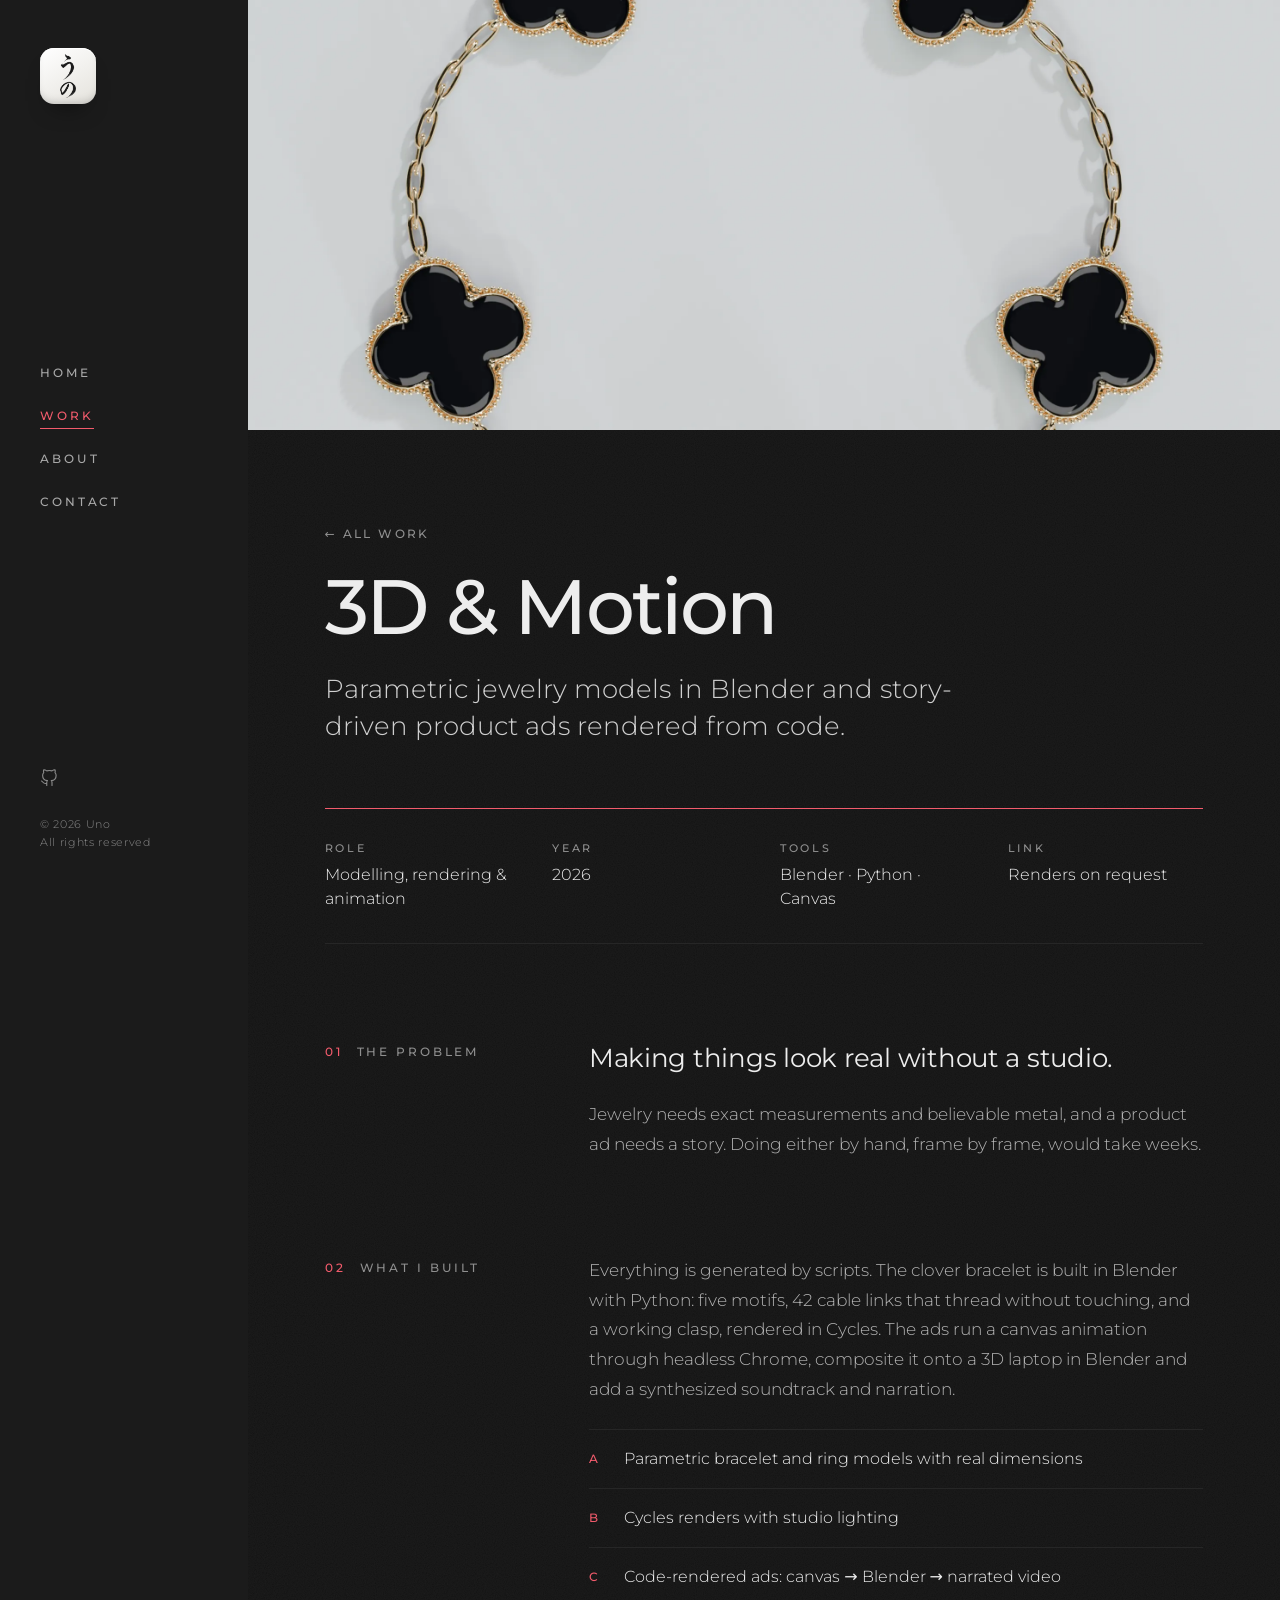
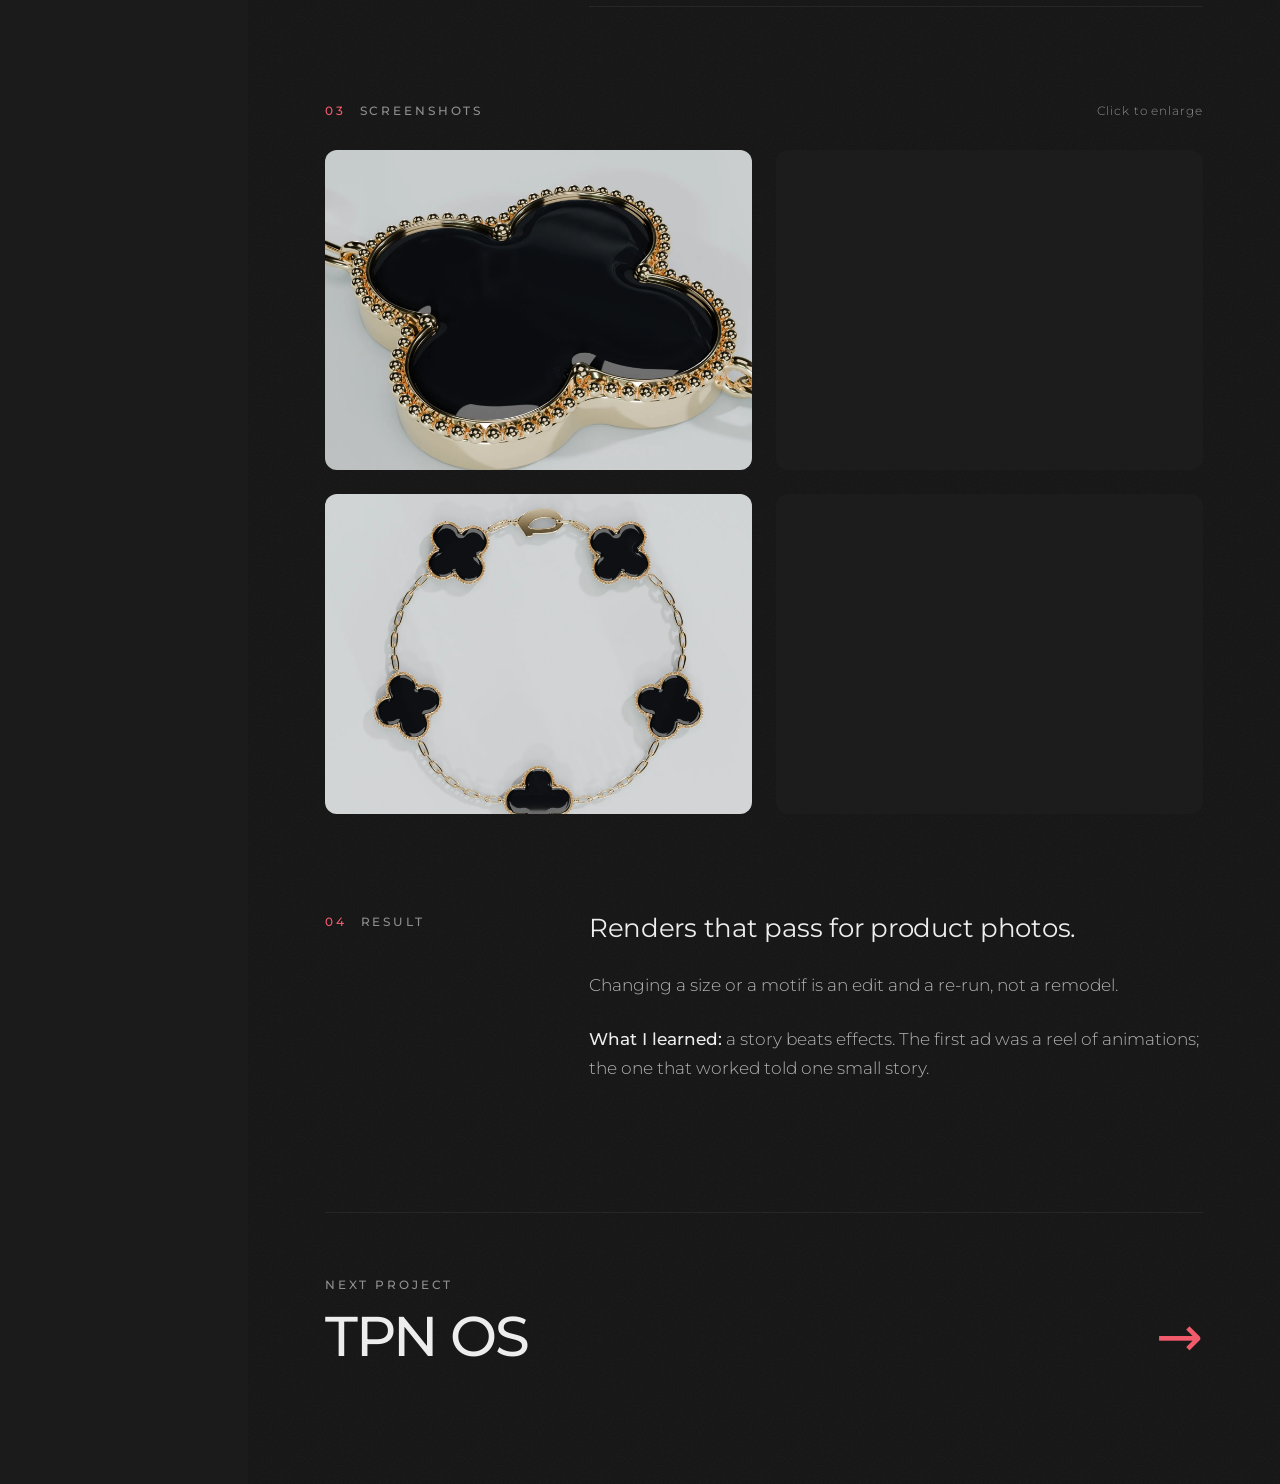
==== 3d-motion.html @ 117f3f53 "Fill more of the contact side gaps with artwork" ====
<!DOCTYPE html>
<html lang="en" class="no-js">
<head>
<meta charset="utf-8">
<meta name="viewport" content="width=device-width, initial-scale=1">
<title>3D & Motion | Uno</title>
<meta name="description" content="3D & Motion: Parametric jewelry models in Blender and story-driven product ads rendered from code.">
<meta name="theme-color" content="#121212">
<meta property="og:type" content="website">
<meta property="og:title" content="3D & Motion | Uno">
<meta property="og:description" content="3D & Motion: Parametric jewelry models in Blender and story-driven product ads rendered from code.">
<meta property="og:image" content="https://unorfl.github.io/portfolio/assets/img/og-card-2.jpg">
<meta property="og:image:width" content="1200">
<meta property="og:image:height" content="630">
<meta property="og:image:alt" content="Juan Rafael, Web Developer // Game Developer">
<meta property="og:site_name" content="Juan Rafael">
<meta name="twitter:image" content="https://unorfl.github.io/portfolio/assets/img/og-card-2.jpg">
<meta property="og:url" content="https://unorfl.github.io/portfolio/3d-motion">
<link rel="canonical" href="https://unorfl.github.io/portfolio/3d-motion">
<meta name="twitter:card" content="summary_large_image">
<link rel="icon" href="favicon-32.png?v=bd754bff" type="image/png" sizes="32x32">
<link rel="icon" href="favicon-64.png?v=2c873264" type="image/png" sizes="64x64">
<link rel="apple-touch-icon" href="apple-touch-icon.png?v=bfe28c88">
<link rel="preload" href="assets/fonts/montserrat-latin.woff2" as="font" type="font/woff2" crossorigin>
<link rel="stylesheet" href="assets/css/hero-sketch-final.css?v=8541c3fe">
</head>
<body>
<a class="skip" href="#content">Skip to content</a>
<div class="topo" aria-hidden="true"><div class="topo-lens"><div class="topo-field"></div></div></div>
<div class="shell">
<aside class="side" aria-label="Site">
<div class="side-in">
<a class="logo" href="./" aria-label="Home"><img src="assets/img/uno-ink-dark.webp" alt="" width="57" height="160"></a>
<nav class="nav" aria-label="Main"><ul>
<li><a href="./">Home</a></li>
<li><a class="on" href="work" aria-current="page">Work</a></li>
<li><a href="about">About</a></li>
<li><a href="contact">Contact</a></li>
</ul></nav>
<div class="side-foot">
<ul class="soc"><li><a href="https://github.com/UnoRfl" aria-label="GitHub"><svg aria-hidden="true" width="18" height="18" viewBox="0 0 24 24" fill="none" stroke="currentColor" stroke-width="1.5" stroke-linecap="round" stroke-linejoin="round"><path d="M9 19c-5 1.5-5-2.5-7-3m14 6v-3.87a3.37 3.37 0 0 0-.94-2.61c3.14-.35 6.44-1.54 6.44-7A5.44 5.44 0 0 0 20 4.77 5.07 5.07 0 0 0 19.91 1S18.73.65 16 2.48a13.38 13.38 0 0 0-7 0C6.27.65 5.09 1 5.09 1A5.07 5.07 0 0 0 5 4.77a5.44 5.44 0 0 0-1.5 3.78c0 5.42 3.3 6.61 6.44 7A3.37 3.37 0 0 0 9 18.13V22"/></svg></a></li></ul>
<p class="copy">© 2026 Uno<br>All rights reserved</p>
</div>
</div>
</aside>
<main id="content">
<div class="mtop">
<a class="logo" href="./" aria-label="Home"><img src="assets/img/uno-ink-dark.webp" alt="" width="57" height="160"></a>
<button type="button" class="menu-btn" aria-label="Open menu" aria-expanded="false" aria-controls="drawer" data-open-menu><svg aria-hidden="true" width="20" height="20" viewBox="0 0 24 24" fill="none" stroke="currentColor" stroke-width="1.5" stroke-linecap="round"><line x1="4" y1="7" x2="20" y2="7"/><line x1="4" y1="12" x2="20" y2="12"/><line x1="4" y1="17" x2="14" y2="17"/></svg></button>
</div>
<div class="media p-hero"><img src="assets/img/3d-hero.webp" alt="3D &amp; Motion" loading="eager" fetchpriority="high" decoding="async"></div>
<div class="wrap">
<header class="p-head">
<a class="link reveal" href="work">← All work</a>
<h1 class="h1 reveal" style="--d:.06s">3D &amp; Motion</h1>
<p class="lede reveal" style="--d:.12s">Parametric jewelry models in Blender and story-driven product ads rendered from code.</p>
</header>
<dl class="p-meta reveal">
<div><dt>Role</dt><dd>Modelling, rendering &amp; animation</dd></div>
<div><dt>Year</dt><dd>2026</dd></div>
<div><dt>Tools</dt><dd>Blender · Python · Canvas</dd></div>
<div><dt>Link</dt><dd><span>Renders on request</span></dd></div>
</dl>
<section class="p-sec reveal">
<h2><span class="no">01</span>The problem</h2>
<div><p class="big">Making things look real without a studio.</p><p class="body">Jewelry needs exact measurements and believable metal, and a product ad needs a story. Doing either by hand, frame by frame, would take weeks.</p></div>
</section>
<section class="p-sec reveal">
<h2><span class="no">02</span>What I built</h2>
<div><p class="body">Everything is generated by scripts. The clover bracelet is built in Blender with Python: five motifs, 42 cable links that thread without touching, and a working clasp, rendered in Cycles. The ads run a canvas animation through headless Chrome, composite it onto a 3D laptop in Blender and add a synthesized soundtrack and narration.</p><ul class="p-list"><li><span>A</span>Parametric bracelet and ring models with real dimensions</li><li><span>B</span>Cycles renders with studio lighting</li><li><span>C</span>Code-rendered ads: canvas → Blender → narrated video</li></ul></div>
</section>
<section class="shots-sec">
<div class="shots-head reveal"><h2><span class="no">03</span>Screenshots</h2><span class="year">Click to enlarge</span></div>
<div class="shots" data-stagger><button type="button" class="shot media reveal" data-full="assets/img/3d-shot-1.webp" data-cap="Clover motif" aria-label="Open screenshot: Clover motif"><img src="assets/img/3d-shot-1.webp" alt="" loading="lazy" decoding="async"></button><button type="button" class="shot media reveal" data-full="assets/img/3d-shot-2.webp" data-cap="Clasp detail" aria-label="Open screenshot: Clasp detail"><img src="assets/img/3d-shot-2.webp" alt="" loading="lazy" decoding="async"></button><button type="button" class="shot media reveal" data-full="assets/img/3d-shot-3.webp" data-cap="Flat lay" aria-label="Open screenshot: Flat lay"><img src="assets/img/3d-shot-3.webp" alt="" loading="lazy" decoding="async"></button><button type="button" class="shot media reveal" data-full="assets/img/3d-shot-4.webp" data-cap="Cable chain" aria-label="Open screenshot: Cable chain"><img src="assets/img/3d-shot-4.webp" alt="" loading="lazy" decoding="async"></button></div>
</section>
<section class="p-sec reveal">
<h2><span class="no">04</span>Result</h2>
<div><p class="big">Renders that pass for product photos.</p><p class="body">Changing a size or a motif is an edit and a re-run, not a remodel.</p><p class="body"><span class="learned">What I learned:</span> a story beats effects. The first ad was a reel of animations; the one that worked told one small story.</p></div>
</section>
<a class="next reveal" href="tpn-os">
<span><span class="kicker">Next project</span><span class="name">TPN OS</span></span>
<span class="arrow" aria-hidden="true">→</span>
</a>
</div>
</main>
</div>
<div class="drawer" id="drawer" aria-hidden="true">
<div class="drawer-top">
<a class="logo" href="./" aria-label="Home" style="width:40px;height:40px;border-radius:12px"><img src="assets/img/uno-ink-dark.webp" alt="" width="57" height="160"></a>
<button type="button" class="menu-btn" aria-label="Close menu" data-close-menu><svg aria-hidden="true" width="18" height="18" viewBox="0 0 24 24" fill="none" stroke="currentColor" stroke-width="1.5" stroke-linecap="round"><line x1="18" y1="6" x2="6" y2="18"/><line x1="6" y1="6" x2="18" y2="18"/></svg></button>
</div>
<nav aria-label="Mobile"><ul>
<li><a href="./">Home</a></li>
<li><a class="on" href="work" aria-current="page">Work</a></li>
<li><a href="about">About</a></li>
<li><a href="contact">Contact</a></li>
</ul></nav>
<div class="side-foot">
<ul class="soc"><li><a href="https://github.com/UnoRfl" aria-label="GitHub"><svg aria-hidden="true" width="18" height="18" viewBox="0 0 24 24" fill="none" stroke="currentColor" stroke-width="1.5" stroke-linecap="round" stroke-linejoin="round"><path d="M9 19c-5 1.5-5-2.5-7-3m14 6v-3.87a3.37 3.37 0 0 0-.94-2.61c3.14-.35 6.44-1.54 6.44-7A5.44 5.44 0 0 0 20 4.77 5.07 5.07 0 0 0 19.91 1S18.73.65 16 2.48a13.38 13.38 0 0 0-7 0C6.27.65 5.09 1 5.09 1A5.07 5.07 0 0 0 5 4.77a5.44 5.44 0 0 0-1.5 3.78c0 5.42 3.3 6.61 6.44 7A3.37 3.37 0 0 0 9 18.13V22"/></svg></a></li></ul>
<p class="copy">© 2026 Uno</p>
</div>
</div>
<div class="lb" id="lb" role="dialog" aria-modal="true" aria-label="Screenshot viewer" aria-hidden="true">
<button type="button" class="lb-btn lb-close" aria-label="Close"><svg aria-hidden="true" width="18" height="18" viewBox="0 0 24 24" fill="none" stroke="currentColor" stroke-width="1.5" stroke-linecap="round"><line x1="18" y1="6" x2="6" y2="18"/><line x1="6" y1="6" x2="18" y2="18"/></svg></button>
<img src="" alt="">
<div class="lb-bar"><button type="button" class="lb-btn" data-prev>← Prev</button><span data-lb-cap></span><button type="button" class="lb-btn" data-next>Next →</button></div>
</div>
<script src="assets/js/site.js?v=e5c0ba65" defer></script>
</body>
</html>
---- assets/css/hero-sketch-final.css ----
/* Uno — portfolio. Charcoal + muted gold, Montserrat, soft clay on interactive surfaces. */
@font-face {
  font-family: 'Montserrat';
  font-style: normal;
  font-weight: 300 600;
  font-display: swap;
  src: url('../fonts/montserrat-latin.woff2') format('woff2');
}

:root {
  --bg: #121212;
  --side: #1b1b1b;
  --surface: #1c1c1c;
  --line: #262626;
  --line-2: #333333;
  --text: #ededed;
  --soft: #cfcfcf;
  --muted: #b3b3b3;
  --dim: #8f8f8f;
  --accent: #f25b6c;
  --accent-hi: #ff7180;
  --accent-fill: #b81431;
  --accent-ink: #fff;
  --ease: cubic-bezier(.2, .7, .2, 1);
  --gutter: clamp(24px, 6vw, 96px);

  /* clay: a lit top edge, a soft inner floor, and a long low shadow */
  --clay-bg: linear-gradient(150deg, #262626 0%, #1d1d1d 55%, #191919 100%);
  --clay: inset 0 1px 0 rgba(255, 255, 255, .07),
          inset 0 -6px 12px -6px rgba(0, 0, 0, .55),
          0 14px 28px -18px rgba(0, 0, 0, .9),
          0 2px 4px -2px rgba(0, 0, 0, .5);
  --clay-press: inset 0 2px 6px rgba(0, 0, 0, .55), inset 0 -1px 0 rgba(255, 255, 255, .04);
  --clay-crimson: linear-gradient(150deg, #c21d39 0%, var(--accent-fill) 55%, #94152b 100%);
  --clay-crimson-shadow: inset 0 1px 0 rgba(255, 255, 255, .18),
                      inset 0 -6px 12px -6px rgba(65, 8, 20, .48),
                      0 14px 28px -16px rgba(0, 0, 0, .65),
                      0 2px 4px -2px rgba(0, 0, 0, .5);
}

* { box-sizing: border-box; }
html { background: var(--bg); color-scheme: dark; -webkit-text-size-adjust: 100%; }
body {
  margin: 0;
  background: var(--bg) url("data:image/svg+xml,%3Csvg xmlns='http://www.w3.org/2000/svg' width='160' height='160'%3E%3Cfilter id='n'%3E%3CfeTurbulence type='fractalNoise' baseFrequency='.9' numOctaves='2' stitchTiles='stitch'/%3E%3CfeColorMatrix values='0 0 0 0 1 0 0 0 0 1 0 0 0 0 1 0 0 0 .05 0'/%3E%3C/filter%3E%3Crect width='100%25' height='100%25' filter='url(%23n)'/%3E%3C/svg%3E");
  color: var(--text);
  font-family: Montserrat, system-ui, sans-serif;
  font-weight: 300;
  -webkit-font-smoothing: antialiased;
}

a { color: var(--text); text-decoration: none; }
img { display: block; max-width: 100%; }
h1, h2, h3, p, ul, ol, dl, dd { margin: 0; }
ul, ol { list-style: none; padding: 0; }
button { font-family: inherit; }
:focus-visible { outline: 1px solid var(--accent); outline-offset: 4px; border-radius: 4px; }
.skip { position: absolute; left: -999px; top: 16px; z-index: 200; padding: 12px 20px; background: var(--text); color: var(--bg); border-radius: 12px; }
.skip:focus { left: 16px; }

/* ---------- shell ---------- */
.shell { display: flex; flex-wrap: wrap; min-height: 100vh; }
.side { flex: 0 0 248px; background: var(--side); view-transition-name: side; }
.side-in {
  position: sticky; top: 0;
  height: min(100vh, 960px); min-height: 640px;
  display: flex; flex-direction: column; justify-content: space-between;
  padding: 48px 40px;
}
.logo {
  width: 56px; height: 56px; border-radius: 14px;
  display: flex; align-items: center; justify-content: center;
  background: linear-gradient(150deg, #ffffff, #e4e2dc);
  box-shadow: inset 0 1px 0 #fff, inset 0 -6px 10px -6px rgba(0, 0, 0, .25), 0 14px 26px -16px rgba(0, 0, 0, .9);
  transition: transform .5s var(--ease), box-shadow .5s var(--ease);
}
.logo img { width: 28%; height: auto; max-width: none; }
.logo:hover { transform: translateY(-2px) rotate(-3deg); }
.nav ul { display: flex; flex-direction: column; gap: 24px; }
.nav a, .label-link {
  font-size: 12px; font-weight: 500; letter-spacing: .24em; text-transform: uppercase;
}
.nav a {
  color: #a9a9a9; padding-bottom: 6px;
  background: linear-gradient(var(--accent), var(--accent)) no-repeat 0 100% / 0 1px;
  transition: background-size .45s var(--ease), color .35s ease;
}
.nav a:hover { color: #fff; background-size: 100% 1px; }
.nav a.on { color: var(--accent); background-size: 100% 1px; }
.side-foot { display: flex; flex-direction: column; gap: 24px; }
.soc { display: flex; gap: 16px; }
.soc a { color: #8a8a8a; transition: color .3s; }
.soc a:hover { color: var(--accent); }
.copy { font-size: 11px; line-height: 1.7; letter-spacing: .06em; color: #8a8a8a; }

main { flex: 999 1 560px; min-width: 0; }
.wrap { max-width: 1120px; margin: 0 auto; padding: 0 var(--gutter); }

/* mobile top bar + drawer */
.mtop { display: none; justify-content: space-between; align-items: center; padding: 16px 24px; position: sticky; top: 0; z-index: 40; background: rgba(18, 18, 18, .97); view-transition-name: mtop; }
.mtop .logo { width: 40px; height: 40px; border-radius: 12px; }
.menu-btn {
  width: 48px; height: 48px; border: 0; border-radius: 14px; color: #fff; cursor: pointer;
  display: flex; align-items: center; justify-content: center;
  background: var(--clay-bg); box-shadow: var(--clay);
  transition: box-shadow .25s ease, transform .25s ease;
}
.menu-btn:active { box-shadow: var(--clay-press); transform: scale(.97); }
.drawer {
  position: fixed; inset: 0; z-index: 60; display: flex; flex-direction: column; justify-content: space-between;
  padding: 24px; background: #141414;
  opacity: 0; visibility: hidden; transition: opacity .4s var(--ease), visibility 0s linear .4s;
}
.drawer.open { opacity: 1; visibility: visible; transition: opacity .4s var(--ease); }
.drawer-top { display: flex; justify-content: space-between; align-items: center; }
.drawer nav ul { gap: 8px; }
.drawer nav a {
  display: block; font-size: 40px; font-weight: 500; letter-spacing: -.03em; text-transform: none; color: #a9a9a9; padding: 8px 0;
  background: none; opacity: 0; transform: translateY(16px); transition: opacity .5s var(--ease), transform .5s var(--ease), color .3s;
}
.drawer nav a.on { color: var(--accent); }
.drawer.open nav a { opacity: 1; transform: none; }
.drawer.open nav li:nth-child(2) a { transition-delay: .05s; }
.drawer.open nav li:nth-child(3) a { transition-delay: .1s; }
.drawer.open nav li:nth-child(4) a { transition-delay: .15s; }

@media (max-width: 860px) {
  .side { display: none; }
  .mtop { display: flex; }
}

/* ---------- type ---------- */
.eyebrow { display: flex; align-items: center; gap: 16px; }
.no { color: var(--accent); margin-right: 14px; }
.eyebrow::before { content: ''; width: 40px; height: 1px; background: var(--accent); }
.kicker, .eyebrow span { font-size: 12px; font-weight: 500; letter-spacing: .24em; text-transform: uppercase; color: var(--dim); }
.display { font-size: clamp(56px, 8vw, 112px); line-height: .98; letter-spacing: -.035em; font-weight: 500; }
.h1 { font-size: clamp(48px, 6vw, 88px); line-height: 1; letter-spacing: -.035em; font-weight: 500; }
.h2 { font-size: clamp(32px, 3.4vw, 44px); line-height: 1.1; letter-spacing: -.025em; font-weight: 500; }
.lede { font-size: clamp(20px, 2vw, 26px); line-height: 1.45; color: var(--soft); max-width: 40ch; }
.body { font-size: 17px; line-height: 1.75; color: var(--muted); }
.link {
  font-size: 12px; font-weight: 500; letter-spacing: .2em; text-transform: uppercase; padding-bottom: 4px;
  background: linear-gradient(var(--accent), var(--accent)) no-repeat 0 100% / 0 1px;
  transition: background-size .45s var(--ease), color .3s;
}
.link:hover { background-size: 100% 1px; }
.link.always { background-size: 100% 1px; }
.link.always:hover { color: var(--accent-hi); }

/* ---------- clay buttons + pills ---------- */
.btn {
  display: inline-flex; align-items: center; justify-content: center; gap: 10px;
  height: 48px; padding: 0 32px; border: 0; border-radius: 14px; cursor: pointer;
  font-size: 12px; font-weight: 500; letter-spacing: .2em; text-transform: uppercase;
  transition: transform .35s var(--ease), box-shadow .35s var(--ease), background .35s ease, color .35s ease;
}
.btn-p { background: var(--clay-crimson); box-shadow: var(--clay-crimson-shadow); color: var(--accent-ink); }
.btn-p:hover { color: var(--accent-ink); transform: translateY(-2px); box-shadow: var(--clay-crimson-shadow), 0 20px 36px -18px rgba(184, 20, 49, .32); }
.btn-s { background: var(--clay-bg); box-shadow: var(--clay); color: var(--text); }
.btn-s:hover { transform: translateY(-2px); color: #fff; }
.btn:active { transform: translateY(1px) scale(.98); box-shadow: var(--clay-press); }
.btn .arr { display: inline-block; transition: transform .35s var(--ease); }
.btn:hover .arr { transform: translateX(4px); }

.tags { display: flex; flex-wrap: wrap; gap: 8px; }
.tags li { font-size: 11px; letter-spacing: .12em; text-transform: uppercase; color: var(--muted); border: 1px solid var(--line-2); border-radius: 8px; padding: 4px 8px; }

/* ---------- media + skeletons ---------- */
.media { position: relative; overflow: hidden; border-radius: 12px; background: var(--surface); isolation: isolate; }
.media::before {
  content: ''; position: absolute; inset: 0; z-index: 1; pointer-events: none;
  background: linear-gradient(100deg, transparent 20%, rgba(255, 255, 255, .055) 50%, transparent 80%) var(--surface);
  background-size: 220% 100%;
  animation: shimmer 1.6s ease-in-out infinite;
  transition: opacity .6s ease;
}
.media img {
  width: 100%; height: 100%; object-fit: cover;
  opacity: 0; transform: scale(1.03);
  transition: opacity .7s var(--ease), transform .9s var(--ease);
}
.media.is-loaded::before { opacity: 0; animation: none; visibility: hidden; transition: opacity .6s ease, visibility 0s linear .6s; }
.media.is-loaded img { opacity: 1; transform: none; }
@keyframes shimmer { from { background-position: 120% 0; } to { background-position: -120% 0; } }

/* ---------- project cards ---------- */
.grid-cards { display: grid; grid-template-columns: repeat(auto-fill, minmax(min(100%, 300px), 1fr)); gap: 64px 32px; }
.card { display: flex; flex-direction: column; gap: 24px; }
.card .cover { aspect-ratio: 4 / 3; transition: transform .6s var(--ease), box-shadow .6s var(--ease); box-shadow: 0 0 0 rgba(0, 0, 0, 0); }
.card:hover .cover { transform: translateY(-6px); box-shadow: 0 22px 40px -26px rgba(0, 0, 0, .9); }
.card:hover .cover img { transform: scale(1.03); }
.card .view {
  position: absolute; left: 16px; bottom: 16px; z-index: 2; padding: 8px 16px; border-radius: 10px;
  font-size: 11px; font-weight: 500; letter-spacing: .2em; text-transform: uppercase;
  background: var(--clay-bg); box-shadow: var(--clay);
  opacity: 0; transform: translateY(6px); transition: opacity .4s ease, transform .4s var(--ease);
}
.card:hover .view, .card:focus-visible .view { opacity: 1; transform: none; }
.card-meta { display: flex; flex-direction: column; gap: 8px; }
.card-title { display: flex; justify-content: space-between; align-items: baseline; gap: 16px; }
.card-title h2, .card-title h3 { font-size: 20px; line-height: 1.3; font-weight: 500; letter-spacing: -.01em; }
.year { font-size: 12px; letter-spacing: .08em; color: var(--dim); }
.card p { font-size: 15px; line-height: 1.65; color: var(--muted); }
.card .tags { margin-top: 8px; }
.card.is-out { display: none; }
.card.is-in { animation: cardIn .6s var(--ease) both; }
@keyframes cardIn { from { opacity: 0; transform: translateY(14px) scale(.98); } to { opacity: 1; transform: none; } }

/* ---------- home ---------- */
.hero-context { padding-top: 28px; margin-bottom: 24px; color: var(--muted); font-size: 13px; }
.hero { position: relative; left: 50%; transform: translateX(-50%); width: min(calc(100vw - 296px), 1600px); height: clamp(500px, 62vh, 700px); padding: clamp(40px, 7vw, 96px); display: flex; align-items: center; overflow: hidden; isolation: isolate; background: #000; border: 1px solid var(--line-2); border-radius: 22px; }
.hero-art { position: absolute; inset: 0; z-index: -2; width: 100%; height: 100%; margin: 0; overflow: hidden; background: #000; }
.hero-art picture { position: absolute; inset: 5.5% 0; display: block; transition: opacity .2s ease; }
.hero-art img { width: 100%; height: 100%; max-width: none; object-fit: contain; object-position: center; }
@media (max-width: 860px) {
  .hero { width: min(calc(100vw - 48px), 1600px); }
  .hero-art img { object-position: right center; }
}
.hero-sketch-white { opacity: 1; }
.hero-sketch-red { opacity: 0; -webkit-mask-image: radial-gradient(circle 120px at var(--sketch-x, 50%) var(--sketch-y, 50%), #000 0 68%, transparent 100%); mask-image: radial-gradient(circle 120px at var(--sketch-x, 50%) var(--sketch-y, 50%), #000 0 68%, transparent 100%); -webkit-mask-repeat: no-repeat; mask-repeat: no-repeat; }
.hero.is-red .hero-sketch-red { opacity: 1; }
.hero-copy { position: relative; z-index: 1; width: min(62%, 720px); display: flex; flex-direction: column; gap: 24px; }
.hero-copy-tint { position: absolute; inset: 0; z-index: 2; width: 100%; pointer-events: none; color: #e1062b; opacity: 0; mix-blend-mode: multiply; -webkit-mask-image: radial-gradient(circle 120px at var(--text-x, 50%) var(--text-y, 50%), #000 0 68%, transparent 100%); mask-image: radial-gradient(circle 120px at var(--text-x, 50%) var(--text-y, 50%), #000 0 68%, transparent 100%); -webkit-mask-repeat: no-repeat; mask-repeat: no-repeat; transition: opacity .2s ease; }
.hero-copy-tint > * { color: #e1062b !important; }
.hero-copy-tint .eyebrow::before { background: #e1062b; }
.hero.is-red .hero-copy-tint { opacity: 1; }
.hero .display { font-size: clamp(48px, 6vw, 84px); }
.hero .lede { max-width: 22ch; font-size: clamp(24px, 2.6vw, 34px); line-height: 1.35; letter-spacing: -.01em; }
.actions { display: flex; flex-wrap: wrap; gap: 16px; padding-top: 16px; }
.section { padding: 120px 0; display: flex; flex-direction: column; gap: 56px; }
.section-head { display: flex; flex-wrap: wrap; justify-content: space-between; align-items: flex-end; gap: 24px; }
.section-head > div { display: flex; flex-direction: column; gap: 16px; }
.focus-sec { padding-top: 0; }
.focus { display: grid; grid-template-columns: repeat(auto-fit, minmax(min(100%, 240px), 1fr)); gap: 24px; }
.stat {
  display: flex; flex-direction: column; gap: 16px; padding: 28px 28px 24px; border-radius: 18px;
  background: var(--clay-bg); box-shadow: var(--clay); position: relative; overflow: hidden;
}
.stat::before { content: ''; position: absolute; left: 28px; right: 28px; top: 0; height: 1px; background: var(--accent); opacity: .8; }
.stat { gap: 12px; padding: 32px 28px 30px; transition: transform .5s var(--ease); }
.stat:hover { transform: translateY(-4px); }
.stat .idx { font-size: 12px; font-weight: 500; letter-spacing: .24em; color: var(--accent); }
.stat h3 { font-size: 20px; font-weight: 500; letter-spacing: -.01em; margin-top: 12px; }
.stat p { font-size: 15px; line-height: 1.65; color: var(--muted); }
.cta { padding: 96px 0 120px; border-top: 1px solid var(--line); display: flex; flex-wrap: wrap; justify-content: space-between; align-items: center; gap: 32px; }
.cta .h2 { font-size: clamp(28px, 3vw, 40px); line-height: 1.15; max-width: 18ch; }

/* ---------- work ---------- */
.page-head { padding: clamp(96px, 14vh, 152px) 0 64px; display: flex; flex-direction: column; gap: 24px; }
.page-head .h1 { font-size: clamp(48px, 6vw, 80px); }
.page-head .body { max-width: 52ch; font-size: 18px; line-height: 1.7; }
.filters { display: flex; flex-wrap: wrap; gap: 10px; padding-bottom: 48px; border-bottom: 1px solid var(--line); }
.pill {
  height: 40px; padding: 0 20px; border: 0; border-radius: 12px; cursor: pointer;
  font-size: 11px; font-weight: 500; letter-spacing: .2em; text-transform: uppercase; color: var(--muted);
  background: var(--clay-bg); box-shadow: var(--clay);
  transition: color .3s ease, box-shadow .3s ease, transform .3s var(--ease), background .3s ease;
}
.pill:hover { color: #fff; transform: translateY(-1px); }
.pill[aria-pressed='true'] { color: var(--accent-ink); background: var(--accent-fill); box-shadow: inset 0 1px 0 rgba(255, 255, 255, .14), inset 0 -5px 10px -6px rgba(65, 8, 20, .48), 0 12px 24px -16px rgba(0, 0, 0, .9); }
.work-grid { padding: 64px 0 128px; }
.count { font-variant-numeric: tabular-nums; }

/* ---------- project ---------- */
.p-hero { aspect-ratio: 12 / 5; max-height: 600px; border-radius: 0; }
.p-head { padding: 96px 0 64px; display: flex; flex-direction: column; gap: 24px; }
.p-head .link { align-self: flex-start; color: var(--dim); }
.p-meta { padding: 32px 0; border-top: 1px solid var(--accent); border-bottom: 1px solid var(--line); display: grid; grid-template-columns: repeat(auto-fit, minmax(min(100%, 180px), 1fr)); gap: 32px; }
.p-meta div { display: flex; flex-direction: column; gap: 8px; }
.p-meta dt { font-size: 11px; font-weight: 500; letter-spacing: .24em; text-transform: uppercase; color: var(--dim); }
.p-meta dd { font-size: 16px; line-height: 1.5; }
.p-sec { padding: 96px 0 0; display: flex; flex-wrap: wrap; gap: 24px 64px; }
.p-sec > h2 { flex: 0 0 200px; font-size: 12px; font-weight: 500; letter-spacing: .24em; text-transform: uppercase; color: var(--dim); line-height: 2; }
.p-sec > div { flex: 1 1 420px; max-width: 62ch; display: flex; flex-direction: column; gap: 24px; }
.p-sec .big { font-size: 26px; line-height: 1.4; letter-spacing: -.01em; font-weight: 400; }
.p-list { display: flex; flex-direction: column; border-top: 1px solid var(--line); }
.p-list li { padding: 16px 0; border-bottom: 1px solid var(--line); display: flex; gap: 24px; font-size: 16px; line-height: 1.6; }
.p-list li span { color: var(--accent); font-weight: 500; font-size: 12px; letter-spacing: .2em; line-height: 26px; }
.learned { color: var(--text); font-weight: 500; }
.shots-sec { padding: 96px 0 0; display: flex; flex-direction: column; gap: 32px; }
.shots-head { display: flex; justify-content: space-between; align-items: baseline; gap: 24px; flex-wrap: wrap; }
.shots-head h2 { font-size: 12px; font-weight: 500; letter-spacing: .24em; text-transform: uppercase; color: var(--dim); }
.shots { display: grid; grid-template-columns: repeat(auto-fit, minmax(min(100%, 400px), 1fr)); gap: 24px; }
.shot { aspect-ratio: 4 / 3; border: 0; padding: 0; cursor: zoom-in; transition: transform .6s var(--ease), box-shadow .6s var(--ease); }
.shot:hover { transform: translateY(-4px); box-shadow: 0 22px 40px -26px rgba(0, 0, 0, .9); }
.next { margin: 128px 0 0; padding: 64px 0 120px; border-top: 1px solid var(--line); display: flex; justify-content: space-between; align-items: flex-end; gap: 24px; flex-wrap: wrap; }
.next > span { display: flex; flex-direction: column; gap: 16px; }
.next .name { font-size: clamp(36px, 4.4vw, 64px); line-height: 1; letter-spacing: -.03em; font-weight: 500; }
.next .arrow { font-size: clamp(36px, 4.4vw, 64px); line-height: 1; color: var(--accent); transition: transform .5s var(--ease); }
.next:hover .arrow { transform: translateX(10px); }

/* lightbox */
.lb {
  position: fixed; inset: 0; z-index: 80; display: flex; flex-direction: column; align-items: center; justify-content: center; gap: 24px;
  padding: 72px 24px 32px; background: rgba(10, 10, 10, .96);
  opacity: 0; visibility: hidden; transition: opacity .35s ease, visibility 0s linear .35s;
}
.lb.open { opacity: 1; visibility: visible; transition: opacity .35s ease; }
.lb img { max-width: min(1200px, 100%); max-height: calc(100vh - 200px); object-fit: contain; border-radius: 12px; transform: scale(.96); transition: transform .5s var(--ease), opacity .25s ease; }
.lb.open img { transform: none; }
.lb img.swap { opacity: 0; }
.lb-bar { display: flex; align-items: center; gap: 24px; font-size: 12px; letter-spacing: .12em; color: var(--muted); }
.lb-btn {
  height: 44px; padding: 0 20px; border: 0; border-radius: 12px; cursor: pointer; color: var(--text);
  font-size: 11px; font-weight: 500; letter-spacing: .2em; text-transform: uppercase;
  background: var(--clay-bg); box-shadow: var(--clay); transition: transform .3s var(--ease), box-shadow .3s;
}
.lb-btn:hover { transform: translateY(-1px); }
.lb-btn:active { box-shadow: var(--clay-press); }
.lb-close { position: absolute; top: 20px; right: 20px; width: 44px; padding: 0; display: flex; align-items: center; justify-content: center; }

/* ---------- about ---------- */
.about-top { padding: clamp(96px, 14vh, 152px) 0 120px; display: flex; flex-wrap: wrap; gap: 56px 80px; align-items: flex-start; }
.portrait {
  flex: 0 1 390px; aspect-ratio: 4 / 5; margin: 0; border-radius: 24px; position: relative; overflow: hidden;
  display: flex; align-items: center; justify-content: center;
  transition: transform .6s var(--ease);
}
.portrait:hover { transform: translateY(-6px); }
.portrait-art { position: relative; z-index: 1; display: block; width: 100%; height: 100%; max-width: none; object-fit: contain; }
/* hover lens: under the pointer the lines jump out of register like the glitch strips;
   the page background underneath hides the original lines inside the circle */
.portrait-invert {
  position: absolute; inset: 0; z-index: 2; pointer-events: none; opacity: 0;
  background: url('../img/gods-plan-profile-lines.png') center / contain no-repeat, var(--bg) url("data:image/svg+xml,%3Csvg xmlns='http://www.w3.org/2000/svg' width='160' height='160'%3E%3Cfilter id='n'%3E%3CfeTurbulence type='fractalNoise' baseFrequency='.9' numOctaves='2' stitchTiles='stitch'/%3E%3CfeColorMatrix values='0 0 0 0 1 0 0 0 0 1 0 0 0 0 1 0 0 0 .05 0'/%3E%3C/filter%3E%3Crect width='100%25' height='100%25' filter='url(%23n)'/%3E%3C/svg%3E") fixed;
  -webkit-mask-image: radial-gradient(circle 120px at var(--portrait-x, 50%) var(--portrait-y, 50%), #000 0 68%, transparent 100%);
  mask-image: radial-gradient(circle 120px at var(--portrait-x, 50%) var(--portrait-y, 50%), #000 0 68%, transparent 100%);
  -webkit-mask-repeat: no-repeat; mask-repeat: no-repeat; transition: opacity .2s ease;
}
.portrait.is-inverted .portrait-invert { opacity: 1; animation: lensJitter .9s steps(1, end) infinite; }
@keyframes lensJitter {
  0% { background-position: calc(50% + 7px) 50%, 0 0; }
  18% { background-position: calc(50% - 5px) calc(50% + 2px), 0 0; }
  31% { background-position: calc(50% + 12px) calc(50% - 1px), 0 0; }
  47% { background-position: calc(50% + 3px) 50%, 0 0; }
  63% { background-position: calc(50% - 9px) calc(50% - 2px), 0 0; }
  81% { background-position: calc(50% + 6px) calc(50% + 1px), 0 0; }
}
.about-copy { flex: 1 1 420px; max-width: 62ch; display: flex; flex-direction: column; gap: 24px; }
.about-copy .h1 { font-size: clamp(40px, 4.6vw, 64px); line-height: 1.05; letter-spacing: -.03em; }
.about-copy .actions { padding-top: 8px; }
@media (min-width: 1200px) {
  .about-top { width: calc(100% + 112px); margin-left: -56px; padding: 10vh 0; gap: 56px 64px; align-items: center; flex-wrap: nowrap; }
  .portrait { flex: 0 1 auto; width: min(64vh, calc(100% - 484px)); height: auto; }
  .about-copy { flex: 0 1 420px; min-width: 0; }
}
@media (max-width: 860px) {
  .portrait { width: auto; height: auto; }
}
.band { padding: 120px 0; border-top: 1px solid var(--line); }
.skills { display: grid; grid-template-columns: repeat(auto-fit, minmax(min(100%, 280px), 1fr)); gap: 48px 32px; }
.skill { display: flex; flex-direction: column; gap: 16px; padding-top: 24px; border-top: 1px solid var(--accent); }
.skill h3 { font-size: 16px; font-weight: 500; letter-spacing: -.005em; }
.skill .tags li { padding: 6px 10px; }
.timeline-band { display: flex; flex-wrap: wrap; gap: 48px 64px; }
.timeline-band > div { flex: 0 0 280px; display: flex; flex-direction: column; gap: 16px; }
.timeline { flex: 1 1 420px; max-width: 62ch; padding: 0 0 0 32px; border-left: 1px solid var(--line-2); display: flex; flex-direction: column; gap: 48px; }
.timeline li { position: relative; display: flex; flex-direction: column; gap: 8px; }
.timeline .dot { position: absolute; left: -37px; top: 6px; width: 9px; height: 9px; border-radius: 50%; background: var(--bg); border: 1px solid var(--accent); }
.timeline li.reveal.in .dot { animation: dotIn .7s var(--ease) both .2s; }
@keyframes dotIn { 0% { box-shadow: 0 0 0 0 rgba(242, 91, 108, .6); } 100% { box-shadow: 0 0 0 10px rgba(242, 91, 108, 0); } }
.timeline .t-title { font-size: 18px; font-weight: 500; letter-spacing: -.005em; }
.timeline .t-text { font-size: 16px; line-height: 1.7; color: var(--muted); }
.gh { display: flex; flex-direction: column; gap: 40px; }
.heat-scroll { overflow-x: auto; padding: 24px; border-radius: 18px; background: var(--clay-bg); box-shadow: var(--clay); }
.heat { display: inline-flex; flex-direction: column; gap: 8px; min-width: max-content; }
.heat-months { display: flex; gap: 4px; padding-left: 36px; height: 14px; }
.heat-months span { flex: 0 0 12px; width: 12px; font-size: 10px; letter-spacing: .06em; line-height: 14px; color: var(--dim); white-space: nowrap; }
.heat-body { display: flex; gap: 4px; }
.heat-days { flex: 0 0 32px; display: flex; flex-direction: column; gap: 4px; font-size: 10px; line-height: 12px; color: var(--dim); }
.heat-days span { height: 12px; }
.heat-week { display: flex; flex-direction: column; gap: 4px; }
.heat-week i { width: 12px; height: 12px; border-radius: 3px; background: #222; }
.l0 { background: #222222 !important; } .l1 { background: #343033 !important; } .l2 { background: #642b35 !important; } .l3 { background: #a83d4b !important; } .l4 { background: #f25b6c !important; }
.gh-foot { display: flex; flex-wrap: wrap; justify-content: space-between; align-items: center; gap: 16px; }
.gh-foot p { font-size: 13px; line-height: 1.6; color: var(--dim); }
.legend { display: flex; align-items: center; gap: 4px; font-size: 11px; color: var(--dim); }
.legend i { width: 12px; height: 12px; border-radius: 3px; }
.legend span:first-child { margin-right: 4px; } .legend span:last-child { margin-left: 4px; }

/* ---------- contact ---------- */
.contact { position: relative; isolation: isolate; padding: clamp(96px, 14vh, 152px) 0 144px; display: flex; flex-wrap: wrap; gap: 80px 96px; }
.contact-art { display: none; }
.contact-art img { position: absolute; z-index: 1; top: 0; left: 50%; display: block; width: auto; height: 100%; max-width: none; transform: translateX(-50%); object-fit: contain; filter: invert(1); }
.contact > section { flex: 1 1 400px; display: flex; flex-direction: column; gap: 32px; }
.contact .body { max-width: 40ch; font-size: 18px; line-height: 1.7; }
.mail { align-self: flex-start; font-size: clamp(20px, 2vw, 26px); font-weight: 400; letter-spacing: -.01em; padding-bottom: 6px; background: linear-gradient(var(--accent), var(--accent)) no-repeat 0 100% / 100% 1px; transition: color .3s; }
.mail:hover { color: var(--accent-hi); }
.c-meta { display: grid; grid-template-columns: repeat(2, minmax(0, max-content)); gap: 12px 32px; margin-top: 8px; }
.c-meta dt { font-size: 11px; font-weight: 500; letter-spacing: .24em; text-transform: uppercase; color: var(--dim); line-height: 24px; }
.c-meta dd { font-size: 16px; line-height: 24px; }
.c-meta a { color: var(--muted); transition: color .3s; }
.c-meta a:hover { color: var(--text); }
.form {
  flex: 1 1 400px; display: flex; flex-direction: column; gap: 36px; padding: 40px; border-radius: 24px;
  background: var(--clay-bg); box-shadow: var(--clay);
}
.field { display: flex; flex-direction: column; gap: 8px; }
.field label { font-size: 11px; font-weight: 500; letter-spacing: .24em; text-transform: uppercase; color: var(--dim); }
.field input, .field textarea {
  border: 0; border-bottom: 1px solid #444; border-radius: 0; padding: 0; background: transparent;
  font-family: inherit; font-size: 17px; font-weight: 300; color: var(--text); transition: border-color .3s ease;
}
.field input { height: 48px; }
.field textarea { padding: 12px 0; line-height: 1.6; resize: vertical; min-height: 140px; }
.field input:focus, .field textarea:focus { outline: none; border-bottom-color: var(--accent); }
.field input::placeholder, .field textarea::placeholder { color: #7a7a7a; }
.form .btn { align-self: flex-start; padding: 0 40px; }
.form-note { font-size: 13px; line-height: 1.6; color: var(--dim); min-height: 21px; }

@media (min-width: 1280px) {
  .contact { --contact-side-gap: calc(var(--gutter) + max(0px, calc(50vw - 684px))); }
  .contact-art {
    display: block; position: absolute; z-index: 0; width: min(300px, var(--contact-side-gap)); height: 300px;
    margin: 0; overflow: hidden; opacity: 1; pointer-events: none;
  }
  .contact-art--spartan { left: calc(0px - var(--contact-side-gap)); }
  .contact-art--archer { right: calc(0px - var(--contact-side-gap)); }
  .contact > section, .contact > form { position: relative; z-index: 1; }
}

/* ---------- topographic map (pointer devices only) ---------- */
.shell { position: relative; z-index: 1; }
.topo { position: fixed; inset: 0; z-index: 0; pointer-events: none; overflow: hidden; opacity: 0; transition: opacity .6s ease; }
.topo.on { opacity: 1; }
.topo-lens {
  position: absolute; left: -300px; top: -300px; width: 600px; height: 600px; border-radius: 50%; overflow: hidden;
  -webkit-mask-image: radial-gradient(closest-side, #000 0%, rgba(0, 0, 0, .55) 45%, transparent 100%);
  mask-image: radial-gradient(closest-side, #000 0%, rgba(0, 0, 0, .55) 45%, transparent 100%);
  will-change: transform; contain: strict;
}
.topo-field { position: absolute; left: 0; top: 0; width: 100vw; height: 100vh; opacity: .46; background: url('../img/topo.svg?v=crimson') center / cover no-repeat; will-change: transform; }
@media (hover: none), (pointer: coarse) { .topo { display: none; } }

/* ---------- reveal on scroll ---------- */
.reveal { opacity: 0; transform: translateY(18px); transition: opacity .9s var(--ease), transform .9s var(--ease); transition-delay: var(--d, 0s); }
.reveal.in { opacity: 1; transform: none; }
.no-js .reveal { opacity: 1; transform: none; }

/* ---------- page transitions ---------- */
@view-transition { navigation: auto; }
::view-transition-old(root) { animation: vtOut .32s var(--ease) both; }
::view-transition-new(root) { animation: vtIn .55s var(--ease) both; }
::view-transition-group(side), ::view-transition-group(mtop) { animation: none; }
@keyframes vtOut { to { opacity: 0; transform: translateY(-8px); } }
@keyframes vtIn { from { opacity: 0; transform: translateY(14px); } }
/* browsers without cross-document view transitions: fade the page in, fade out on click */
.fallback-vt main { animation: vtIn .55s var(--ease) both; }
.fallback-vt.leaving main { opacity: 0; transform: translateY(-8px); transition: opacity .25s ease, transform .25s ease; }

@media (prefers-reduced-motion: reduce) {
  *, *::before, *::after { animation-duration: .01ms !important; animation-iteration-count: 1 !important; transition-duration: .01ms !important; }
  .reveal { opacity: 1; transform: none; }
  .media img { transform: none; }
  @view-transition { navigation: none; }
}

@media (max-width: 680px) {
  .hero-context { padding-top: 20px; margin-bottom: 16px; }
  .hero { left: 50%; width: calc(100vw - 32px); height: auto; min-height: 740px; padding: 36px 22px 20px; border-radius: 16px; flex-direction: column; align-items: flex-start; }
  .hero-copy { width: 100%; gap: 16px; }
  .hero .display { font-size: clamp(38px, 11vw, 52px); line-height: 1; }
  .hero .lede { max-width: 26ch; font-size: clamp(18px, 5vw, 21px); line-height: 1.4; }
  .hero .actions { gap: 10px; padding-top: 4px; }
  .hero .actions .btn { height: 46px; padding-inline: clamp(12px, 4vw, 18px); border-radius: 12px; font-size: 10px; letter-spacing: .12em; white-space: nowrap; }
  .hero-art picture, .hero-art .glitch { inset: auto 0 32px; height: 54%; }
  .hero-art img { object-fit: contain; object-position: center bottom; }
  .section, .band { padding: 88px 0; }
  .p-head { padding-top: 56px; }
  .p-sec, .shots-sec { padding-top: 72px; }
  .p-sec > h2 { flex-basis: 100%; }
  .form { padding: 28px 24px; }
  .contact { padding-top: 56px; }
  .about-top { padding-top: 56px; }
  .page-head { padding-top: 56px; }
  .lb-bar { gap: 12px; }
}

/* strips of the crimson sketch (home) and of the About line art that site.js cuts
   at random angles and knocks out of register at random times; the About strips
   carry the page background so the lines under them drop out instead of doubling */
.glitch { position: absolute; z-index: 3; pointer-events: none; opacity: 0; }
.hero-art .glitch { background: url('../img/hero-icarus-red-v5-landscape.png') center bottom / contain no-repeat; }
.hero-art .glitch--hero-red { z-index: 2; filter: drop-shadow(0 0 5px rgba(242, 91, 108, .45)); }
.hero-art .glitch--hero-black { z-index: 4; background: #030304; box-shadow: inset 0 1px 0 rgba(255, 113, 128, .8), inset 0 -1px 0 rgba(184, 20, 49, .85); }
.hero-art .glitch--hero-deep { z-index: 3; filter: brightness(.58) saturate(1.35) drop-shadow(0 0 4px rgba(184, 20, 49, .55)); }
.portrait .glitch { inset: 0; background: url('../img/gods-plan-profile-lines.png') center / contain no-repeat, var(--bg) url("data:image/svg+xml,%3Csvg xmlns='http://www.w3.org/2000/svg' width='160' height='160'%3E%3Cfilter id='n'%3E%3CfeTurbulence type='fractalNoise' baseFrequency='.9' numOctaves='2' stitchTiles='stitch'/%3E%3CfeColorMatrix values='0 0 0 0 1 0 0 0 0 1 0 0 0 0 1 0 0 0 .05 0'/%3E%3C/filter%3E%3Crect width='100%25' height='100%25' filter='url(%23n)'/%3E%3C/svg%3E") fixed; }
.contact-art .glitch { inset: 0; background: var(--contact-art) center / contain no-repeat; filter: invert(1); }
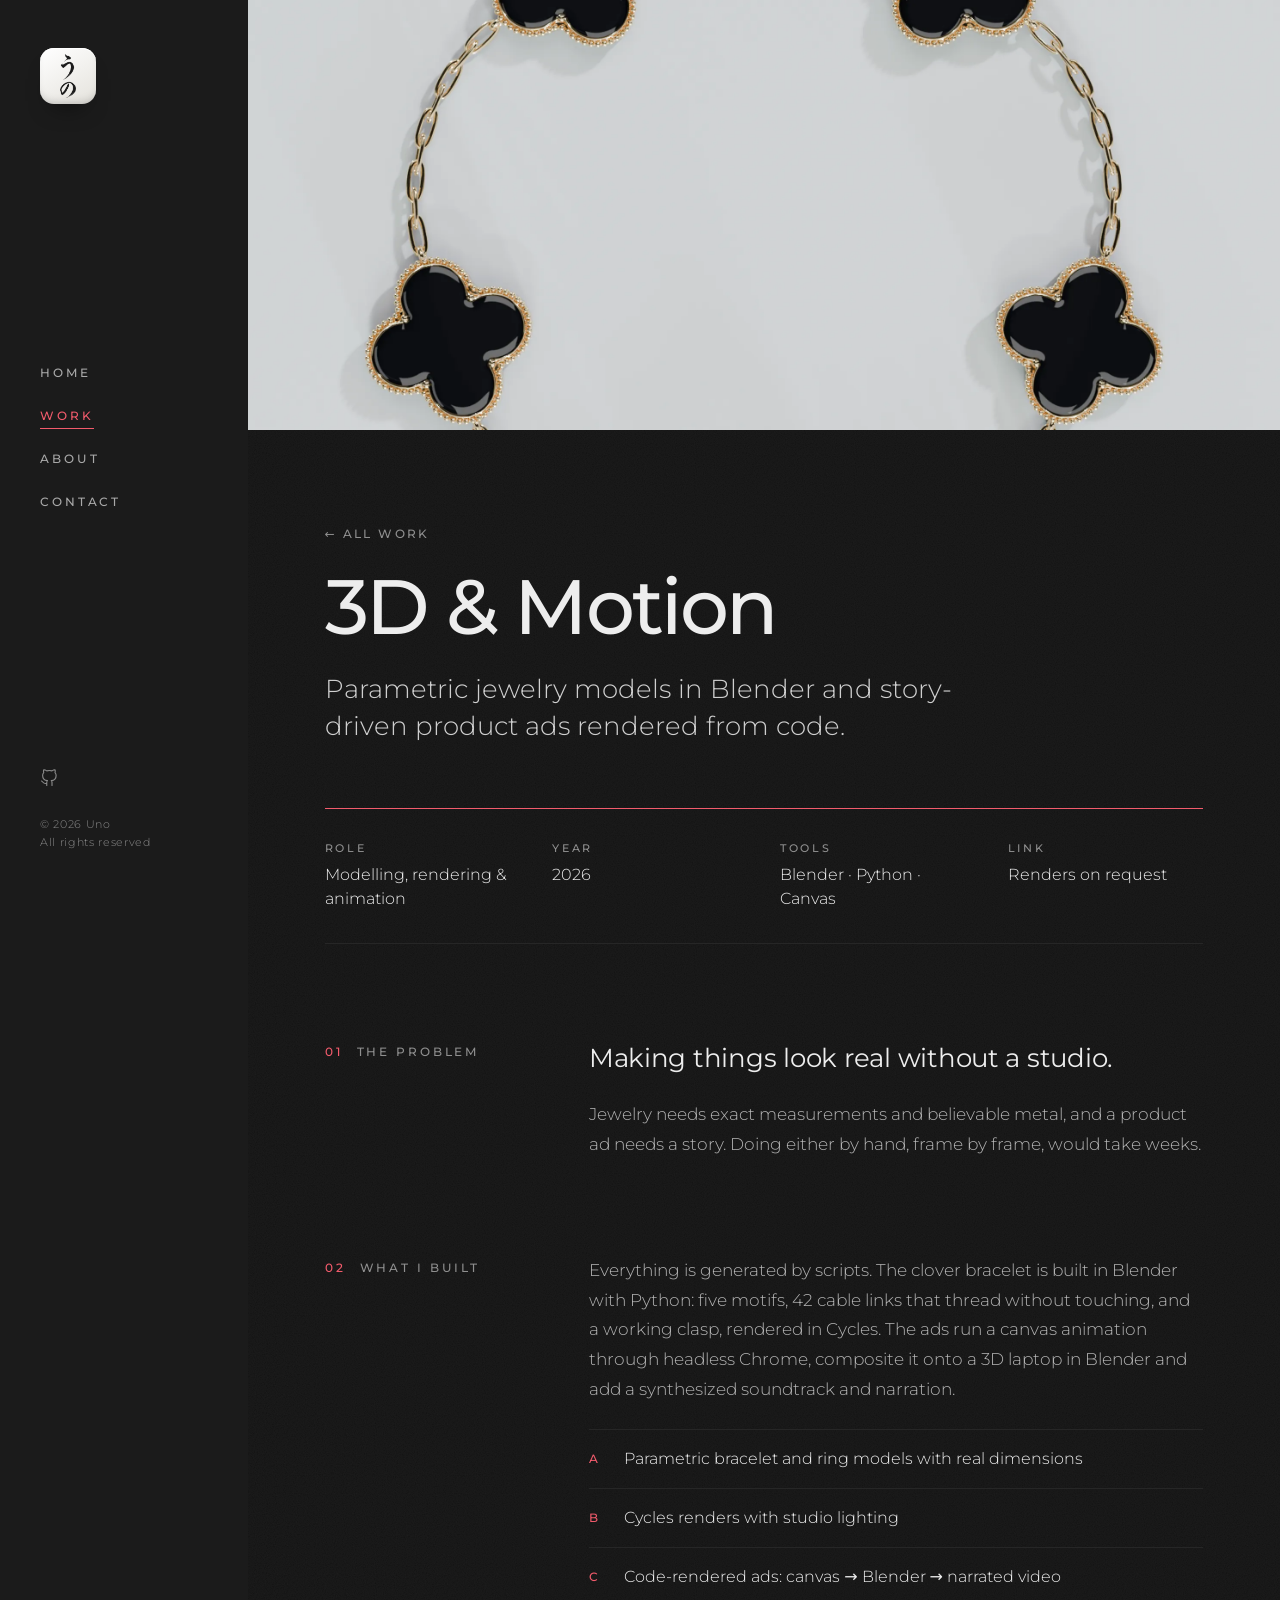
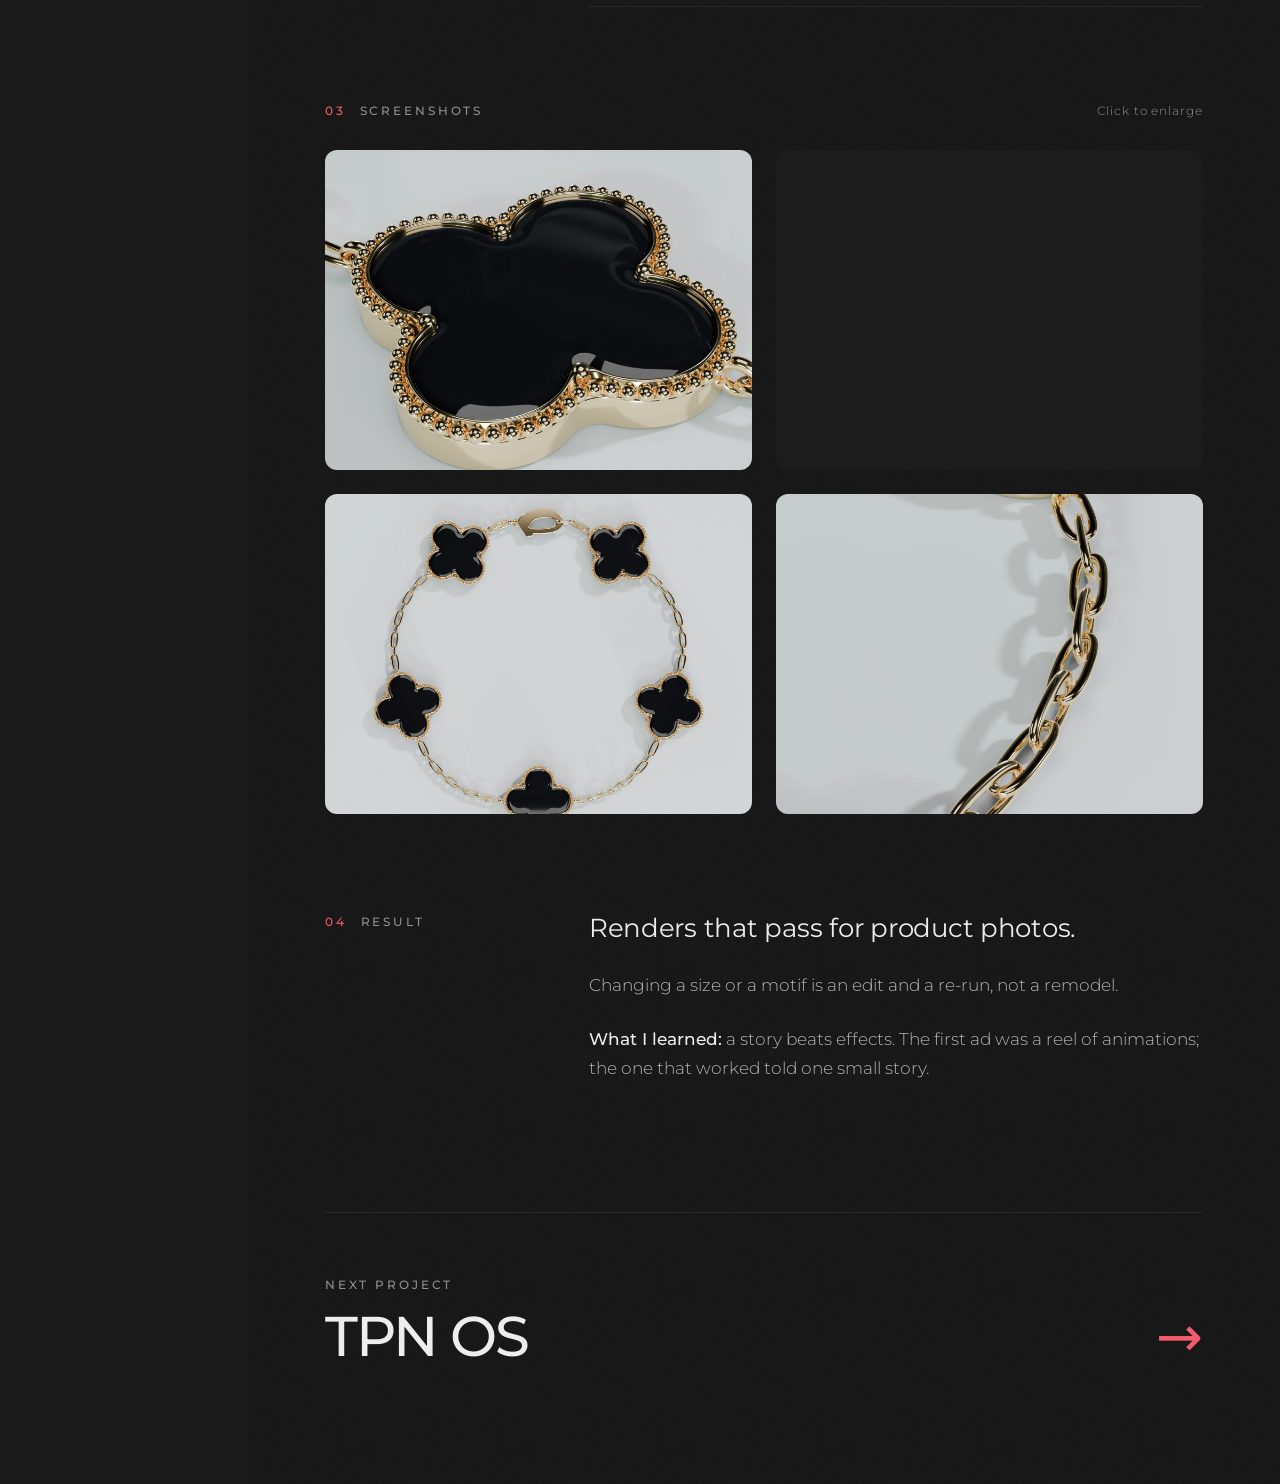
==== commit fb2ea8ca: "Keep contact art spacing fixed beside form" ====
--- a/3d-motion.html
+++ b/3d-motion.html
@@ -22,7 +22,7 @@
 <link rel="icon" href="favicon-64.png?v=2c873264" type="image/png" sizes="64x64">
 <link rel="apple-touch-icon" href="apple-touch-icon.png?v=bfe28c88">
 <link rel="preload" href="assets/fonts/montserrat-latin.woff2" as="font" type="font/woff2" crossorigin>
-<link rel="stylesheet" href="assets/css/hero-sketch-final.css?v=8541c3fe">
+<link rel="stylesheet" href="assets/css/hero-sketch-final.css?v=74155734">
 </head>
 <body>
 <a class="skip" href="#content">Skip to content</a>
@@ -105,6 +105,6 @@
 <img src="" alt="">
 <div class="lb-bar"><button type="button" class="lb-btn" data-prev>← Prev</button><span data-lb-cap></span><button type="button" class="lb-btn" data-next>Next →</button></div>
 </div>
-<script src="assets/js/site.js?v=e5c0ba65" defer></script>
+<script src="assets/js/site.js?v=deb5e096" defer></script>
 </body>
 </html>
--- a/assets/css/hero-sketch-final.css
+++ b/assets/css/hero-sketch-final.css
@@ -410,13 +410,10 @@
 .form-note { font-size: 13px; line-height: 1.6; color: var(--dim); min-height: 21px; }
 
 @media (min-width: 1280px) {
-  .contact { --contact-side-gap: calc(var(--gutter) + max(0px, calc(50vw - 684px))); }
   .contact-art {
-    display: block; position: absolute; z-index: 0; width: min(300px, var(--contact-side-gap)); height: 300px;
+    display: block; position: absolute; z-index: 0; width: 300px; height: 300px;
     margin: 0; overflow: hidden; opacity: 1; pointer-events: none;
   }
-  .contact-art--spartan { left: calc(0px - var(--contact-side-gap)); }
-  .contact-art--archer { right: calc(0px - var(--contact-side-gap)); }
   .contact > section, .contact > form { position: relative; z-index: 1; }
 }
 
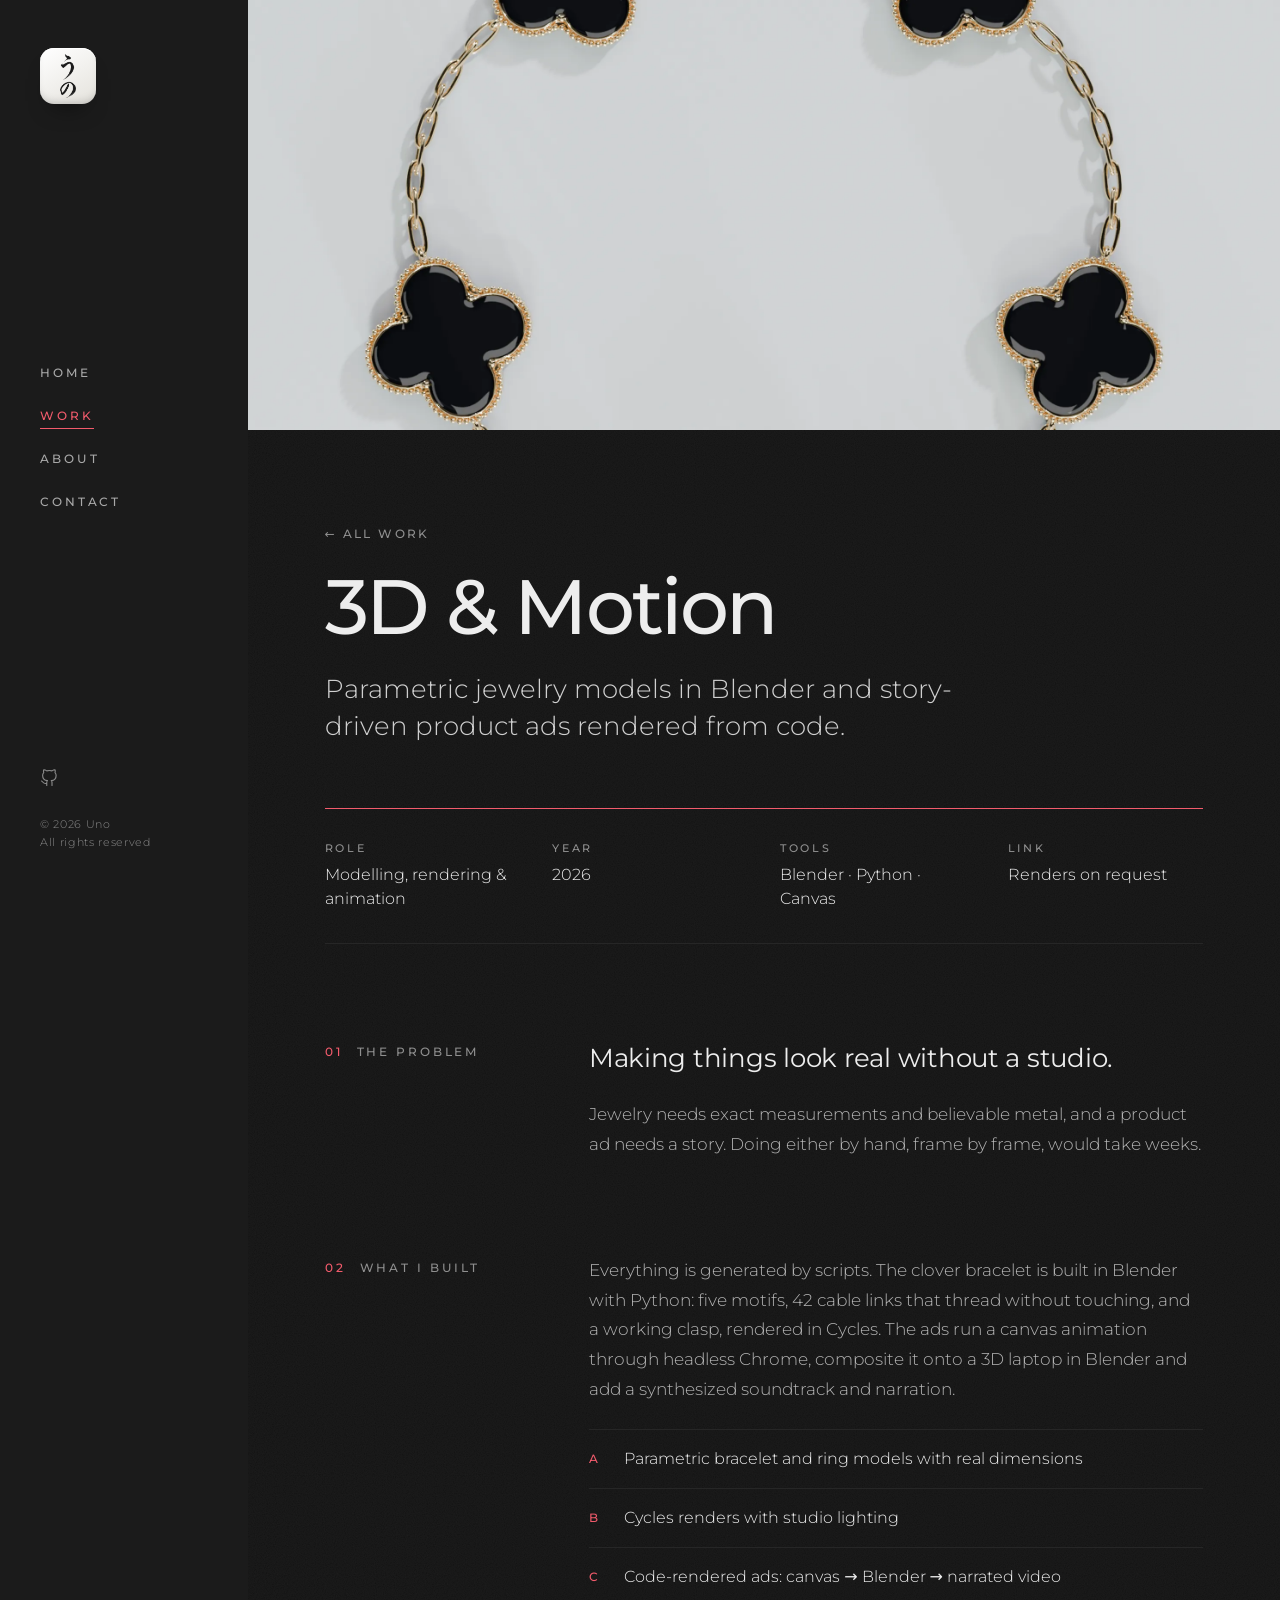
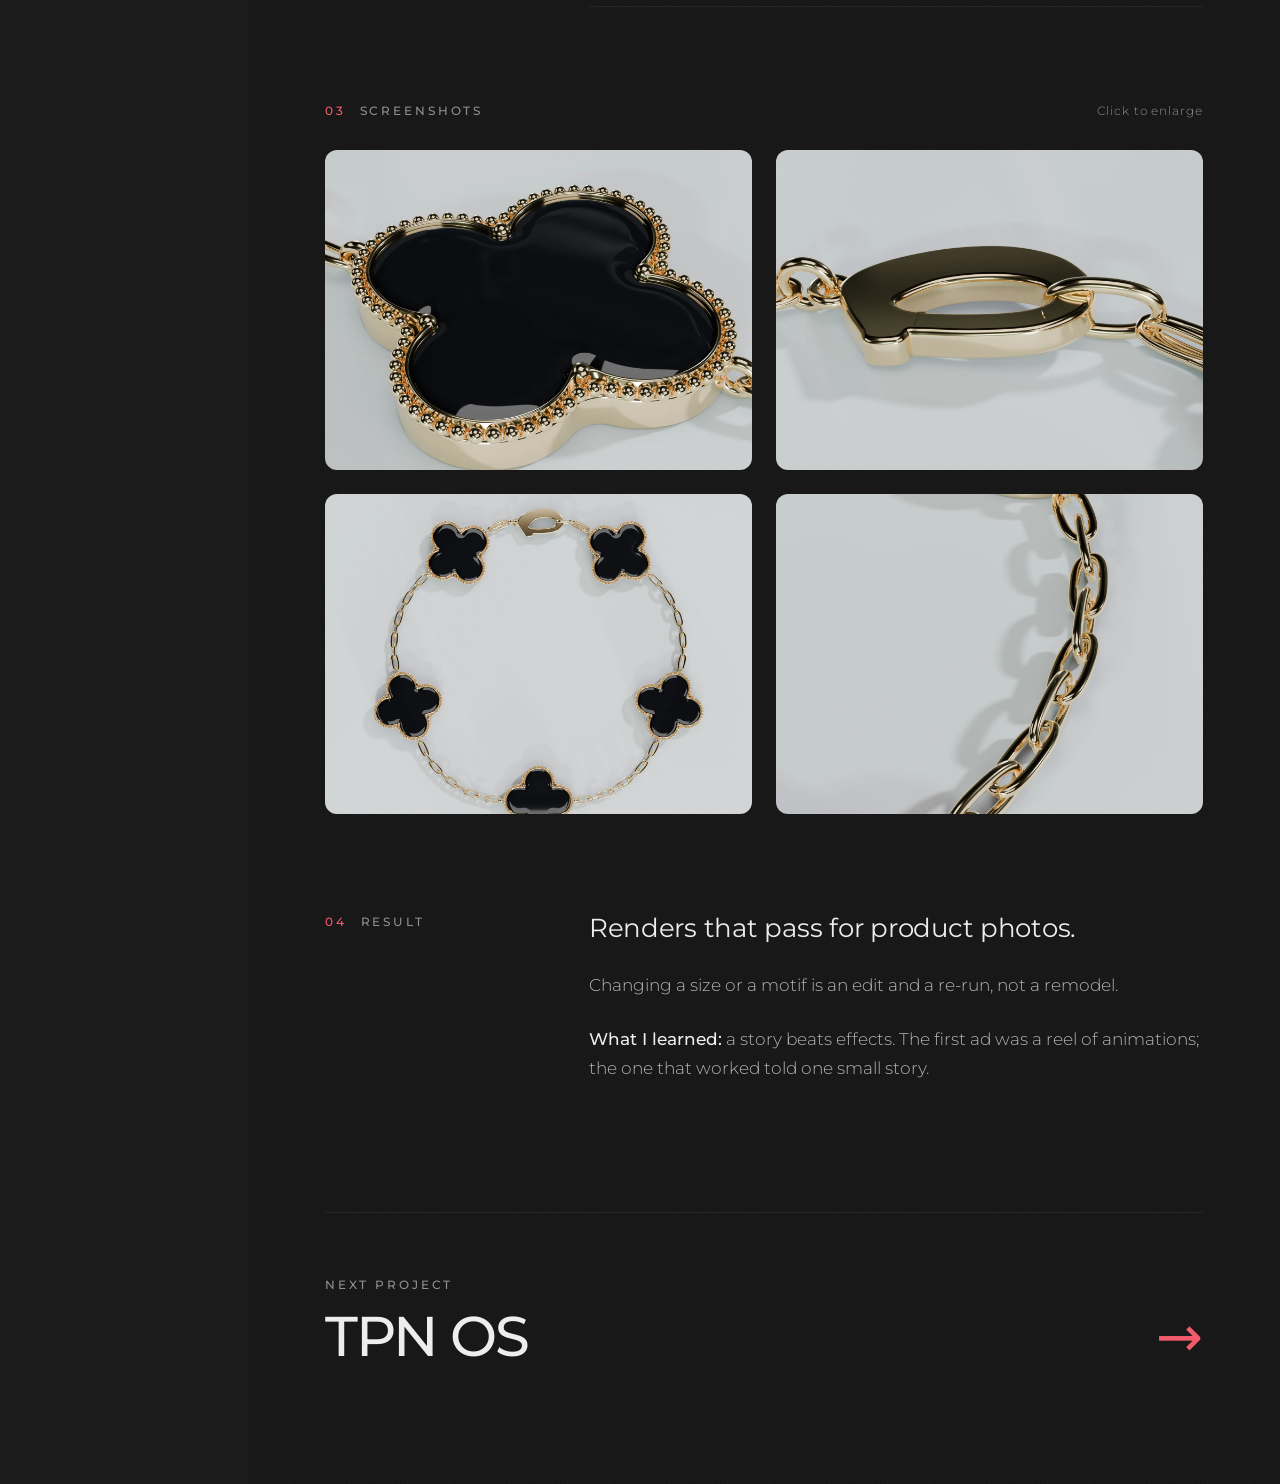
==== commit 2dc10b91: "Fix archer sketch crop and stagger contact art" ====
--- a/3d-motion.html
+++ b/3d-motion.html
@@ -105,6 +105,6 @@
 <img src="" alt="">
 <div class="lb-bar"><button type="button" class="lb-btn" data-prev>← Prev</button><span data-lb-cap></span><button type="button" class="lb-btn" data-next>Next →</button></div>
 </div>
-<script src="assets/js/site.js?v=deb5e096" defer></script>
+<script src="assets/js/site.js?v=5f5fb2e5" defer></script>
 </body>
 </html>
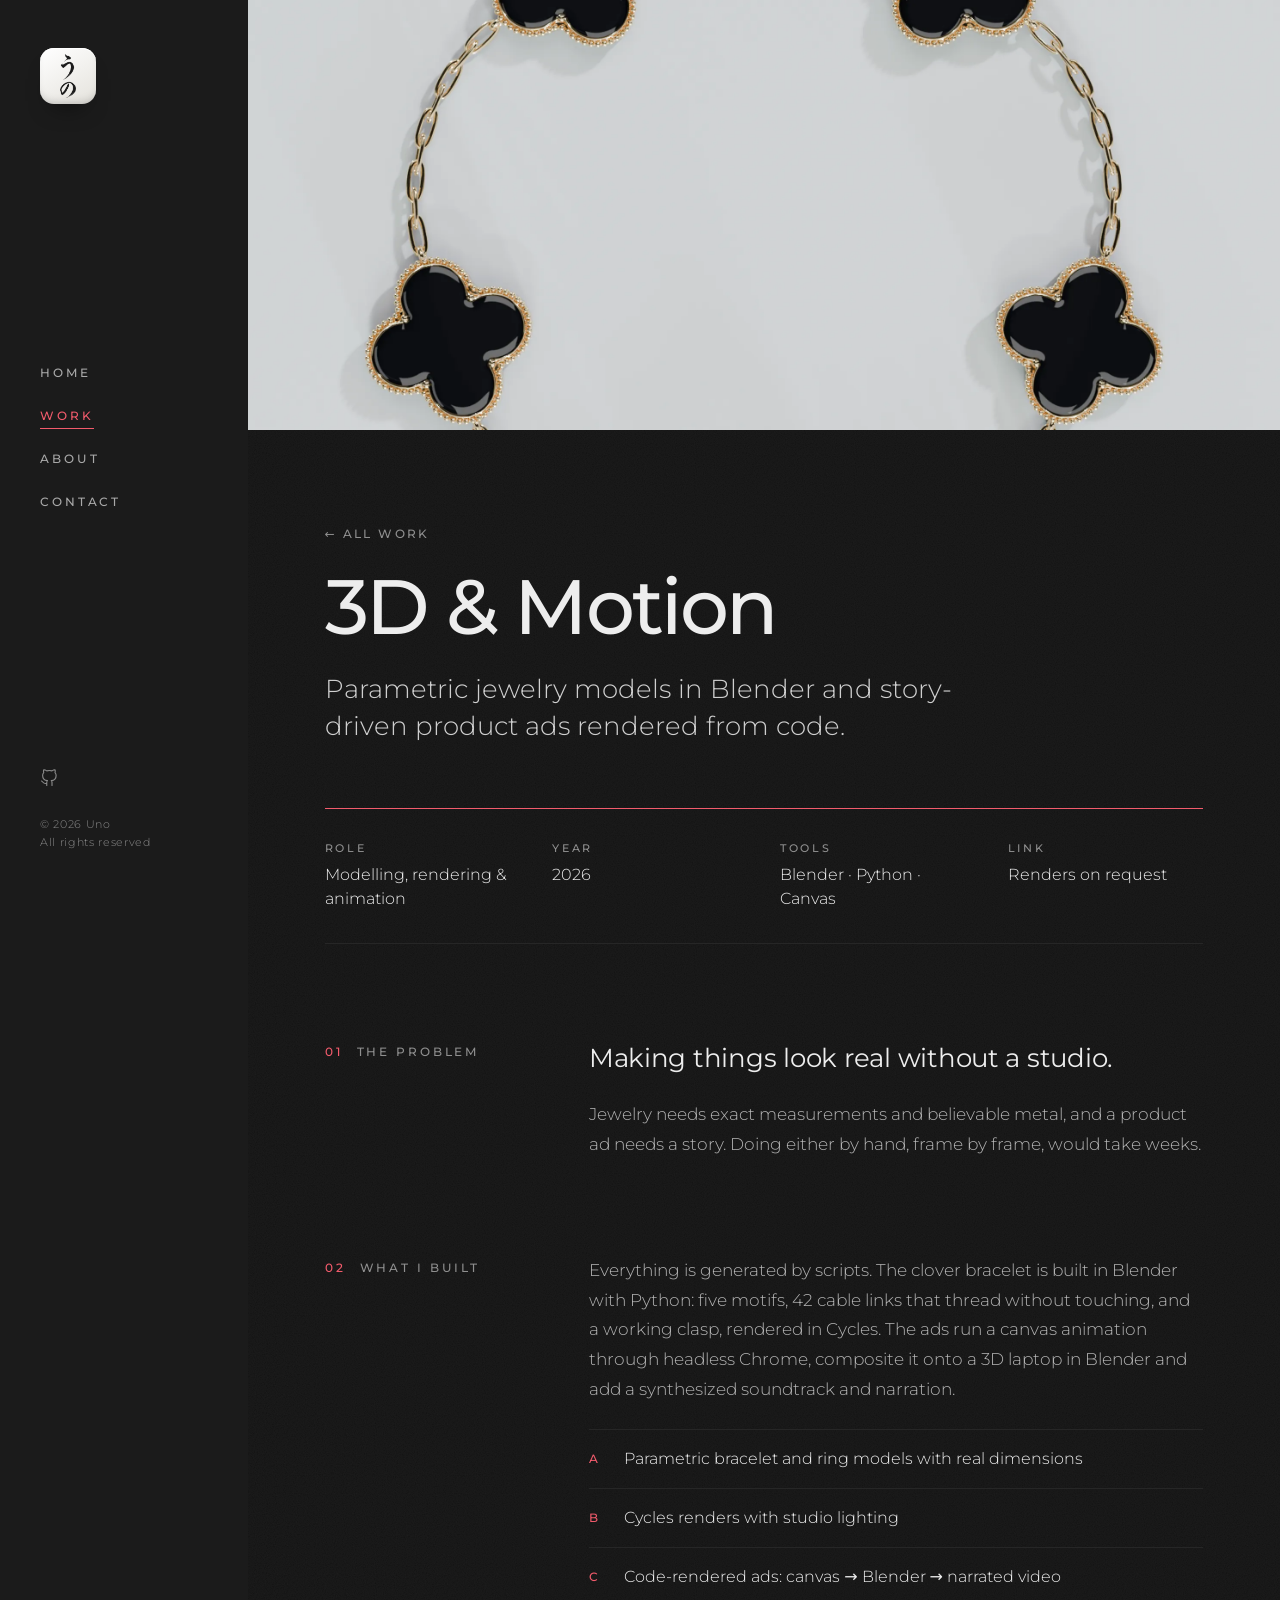
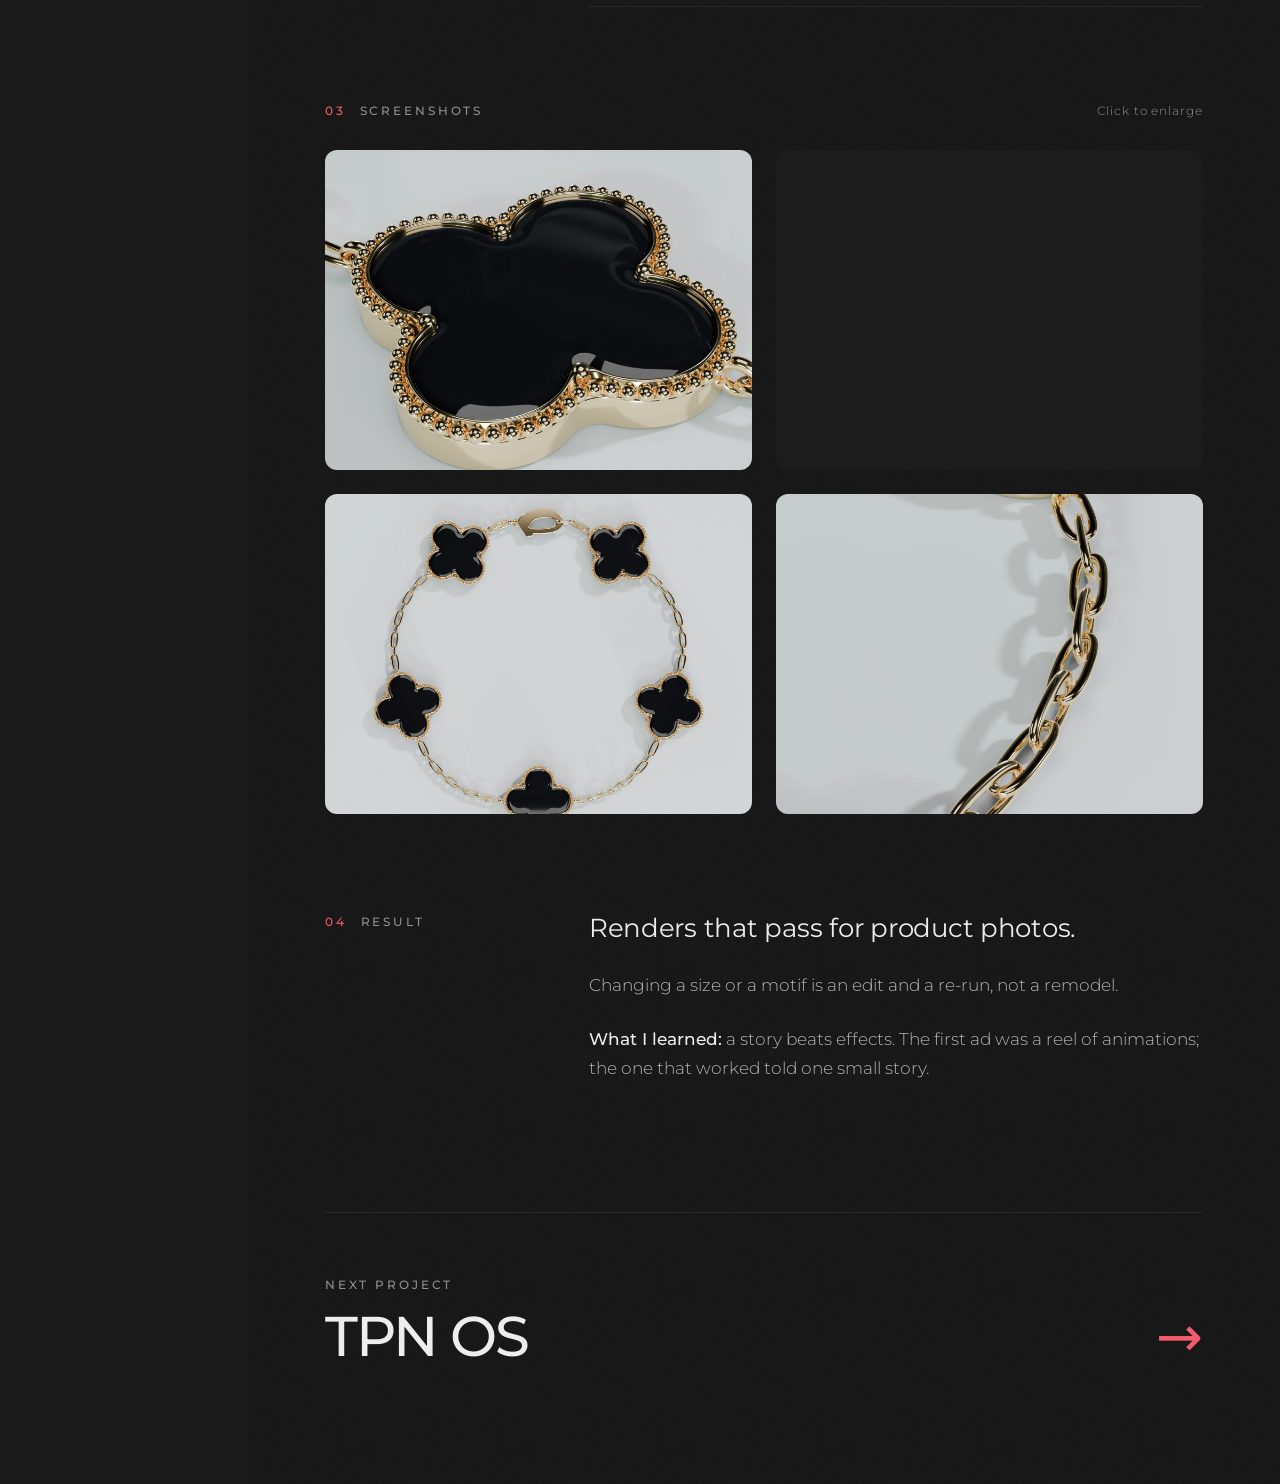
==== commit aca87361: "Match archer sketch display scale" ====
--- a/3d-motion.html
+++ b/3d-motion.html
@@ -22,7 +22,7 @@
 <link rel="icon" href="favicon-64.png?v=2c873264" type="image/png" sizes="64x64">
 <link rel="apple-touch-icon" href="apple-touch-icon.png?v=bfe28c88">
 <link rel="preload" href="assets/fonts/montserrat-latin.woff2" as="font" type="font/woff2" crossorigin>
-<link rel="stylesheet" href="assets/css/hero-sketch-final.css?v=74155734">
+<link rel="stylesheet" href="assets/css/hero-sketch-final.css?v=bea200af">
 </head>
 <body>
 <a class="skip" href="#content">Skip to content</a>
--- a/assets/css/hero-sketch-final.css
+++ b/assets/css/hero-sketch-final.css
@@ -414,6 +414,7 @@
     display: block; position: absolute; z-index: 0; width: 300px; height: 300px;
     margin: 0; overflow: hidden; opacity: 1; pointer-events: none;
   }
+  .contact-art--archer img { top: -15%; height: 130%; }
   .contact > section, .contact > form { position: relative; z-index: 1; }
 }
 
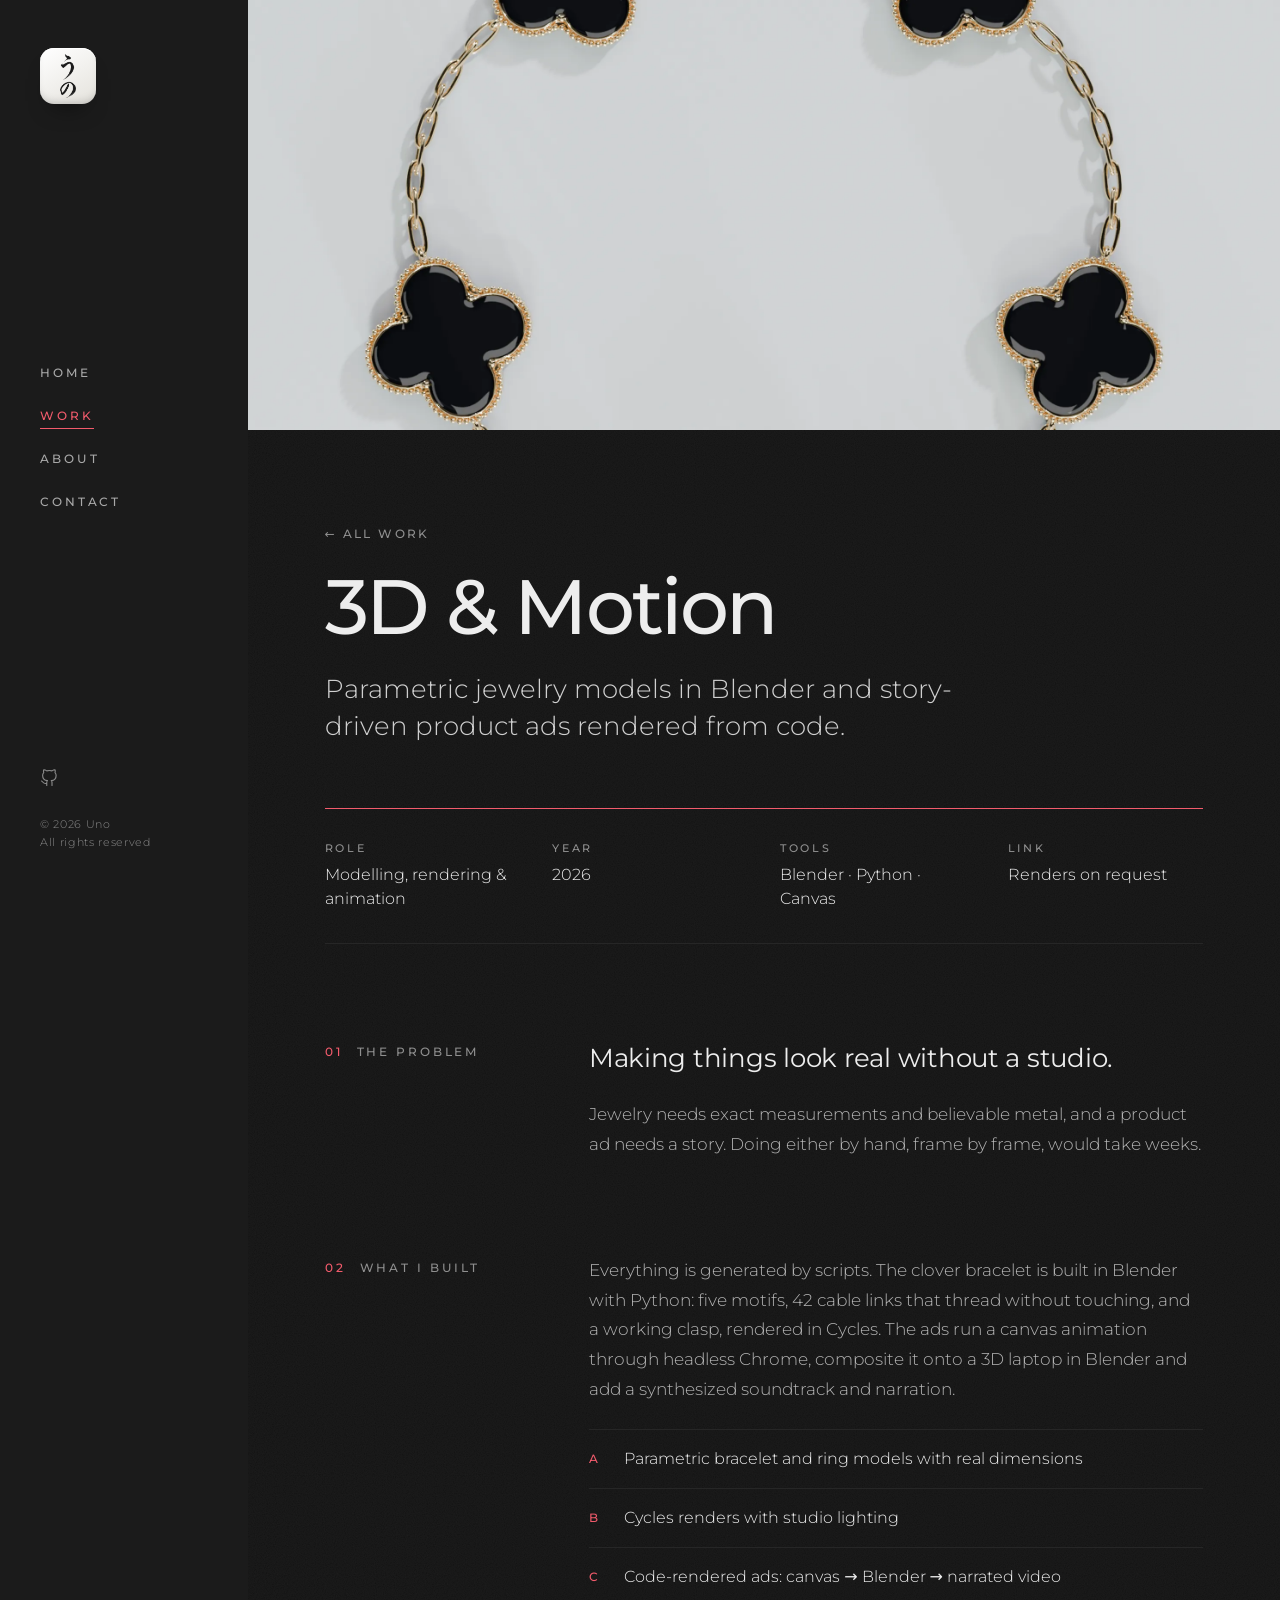
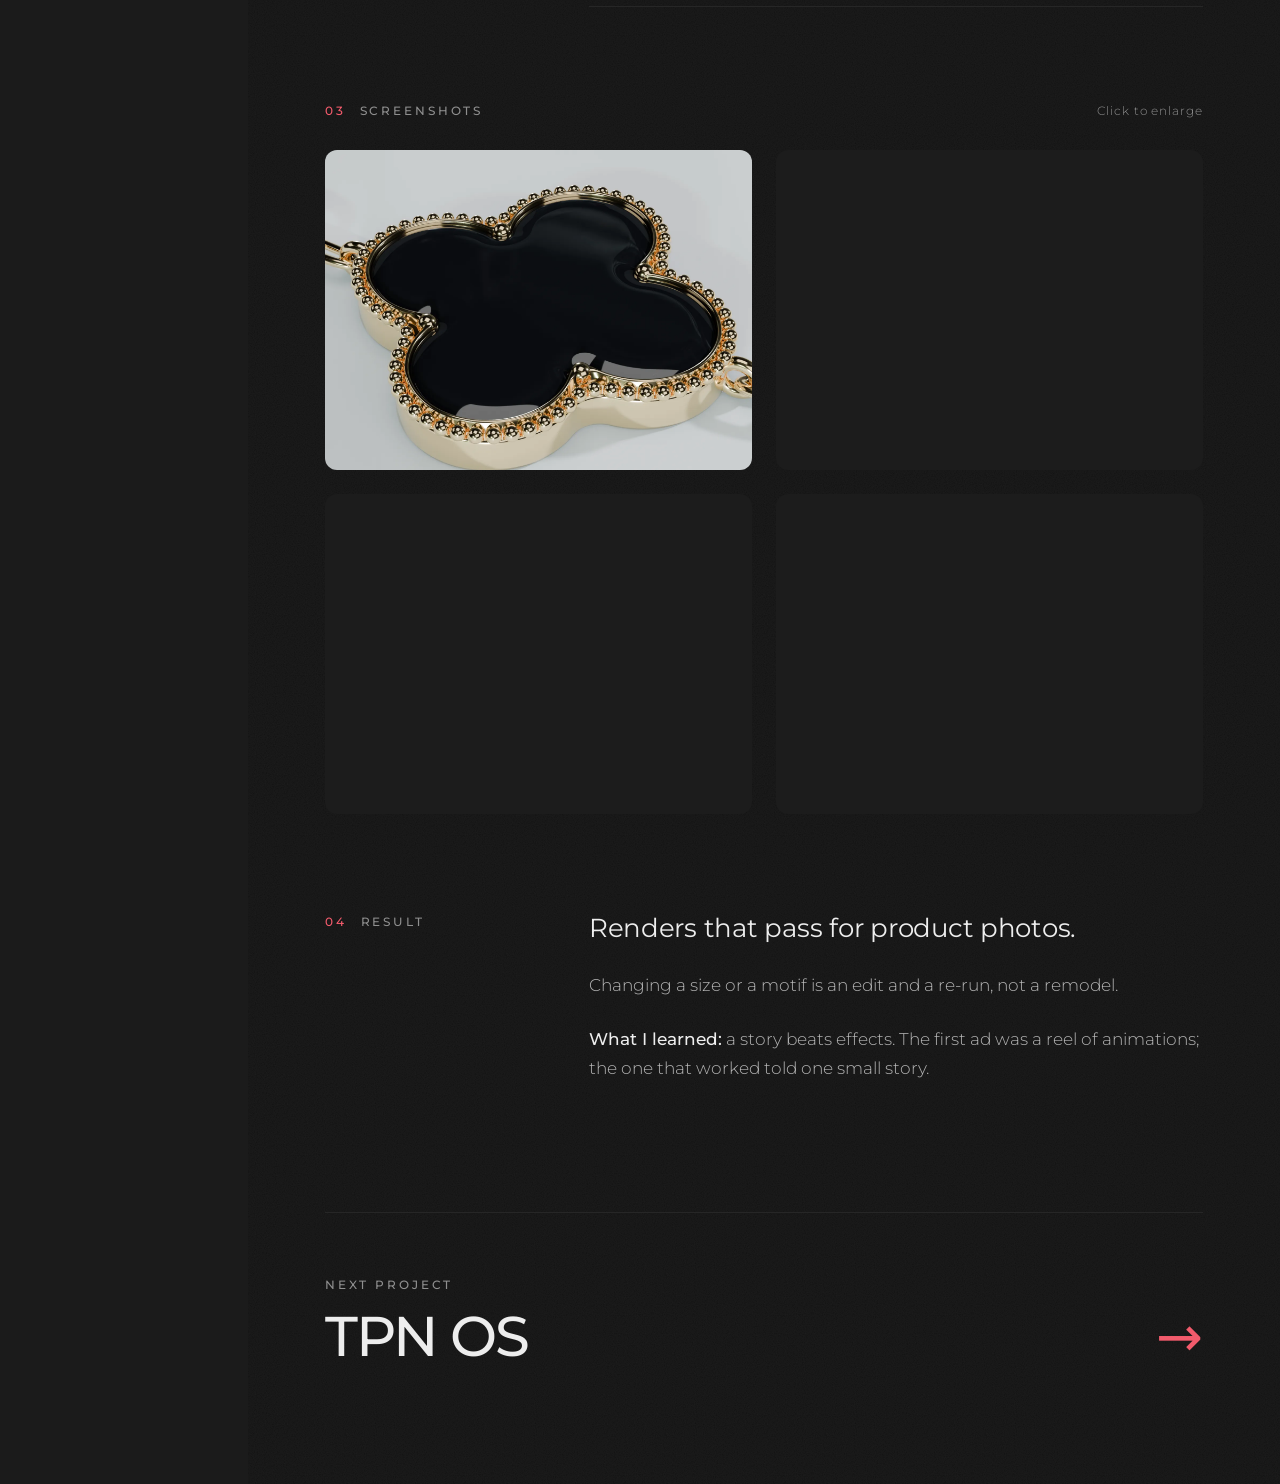
==== commit 750e7b3f: "Full-width responsive project heroes with new cover art Co-Authored-By: Claude Opus 5.5 <noreply@ant" ====
--- a/3d-motion.html
+++ b/3d-motion.html
@@ -22,7 +22,7 @@
 <link rel="icon" href="favicon-64.png?v=2c873264" type="image/png" sizes="64x64">
 <link rel="apple-touch-icon" href="apple-touch-icon.png?v=bfe28c88">
 <link rel="preload" href="assets/fonts/montserrat-latin.woff2" as="font" type="font/woff2" crossorigin>
-<link rel="stylesheet" href="assets/css/hero-sketch-final.css?v=bea200af">
+<link rel="stylesheet" href="assets/css/hero-sketch-final.css?v=5045883f">
 </head>
 <body>
 <a class="skip" href="#content">Skip to content</a>
--- a/assets/css/hero-sketch-final.css
+++ b/assets/css/hero-sketch-final.css
@@ -263,7 +263,8 @@
 .count { font-variant-numeric: tabular-nums; }
 
 /* ---------- project ---------- */
-.p-hero { aspect-ratio: 12 / 5; max-height: 600px; border-radius: 0; }
+.p-hero { width: 100%; aspect-ratio: 12 / 5; max-height: 82vh; border-radius: 0; }
+.p-hero img { object-position: center; }
 .p-head { padding: 96px 0 64px; display: flex; flex-direction: column; gap: 24px; }
 .p-head .link { align-self: flex-start; color: var(--dim); }
 .p-meta { padding: 32px 0; border-top: 1px solid var(--accent); border-bottom: 1px solid var(--line); display: grid; grid-template-columns: repeat(auto-fit, minmax(min(100%, 180px), 1fr)); gap: 32px; }
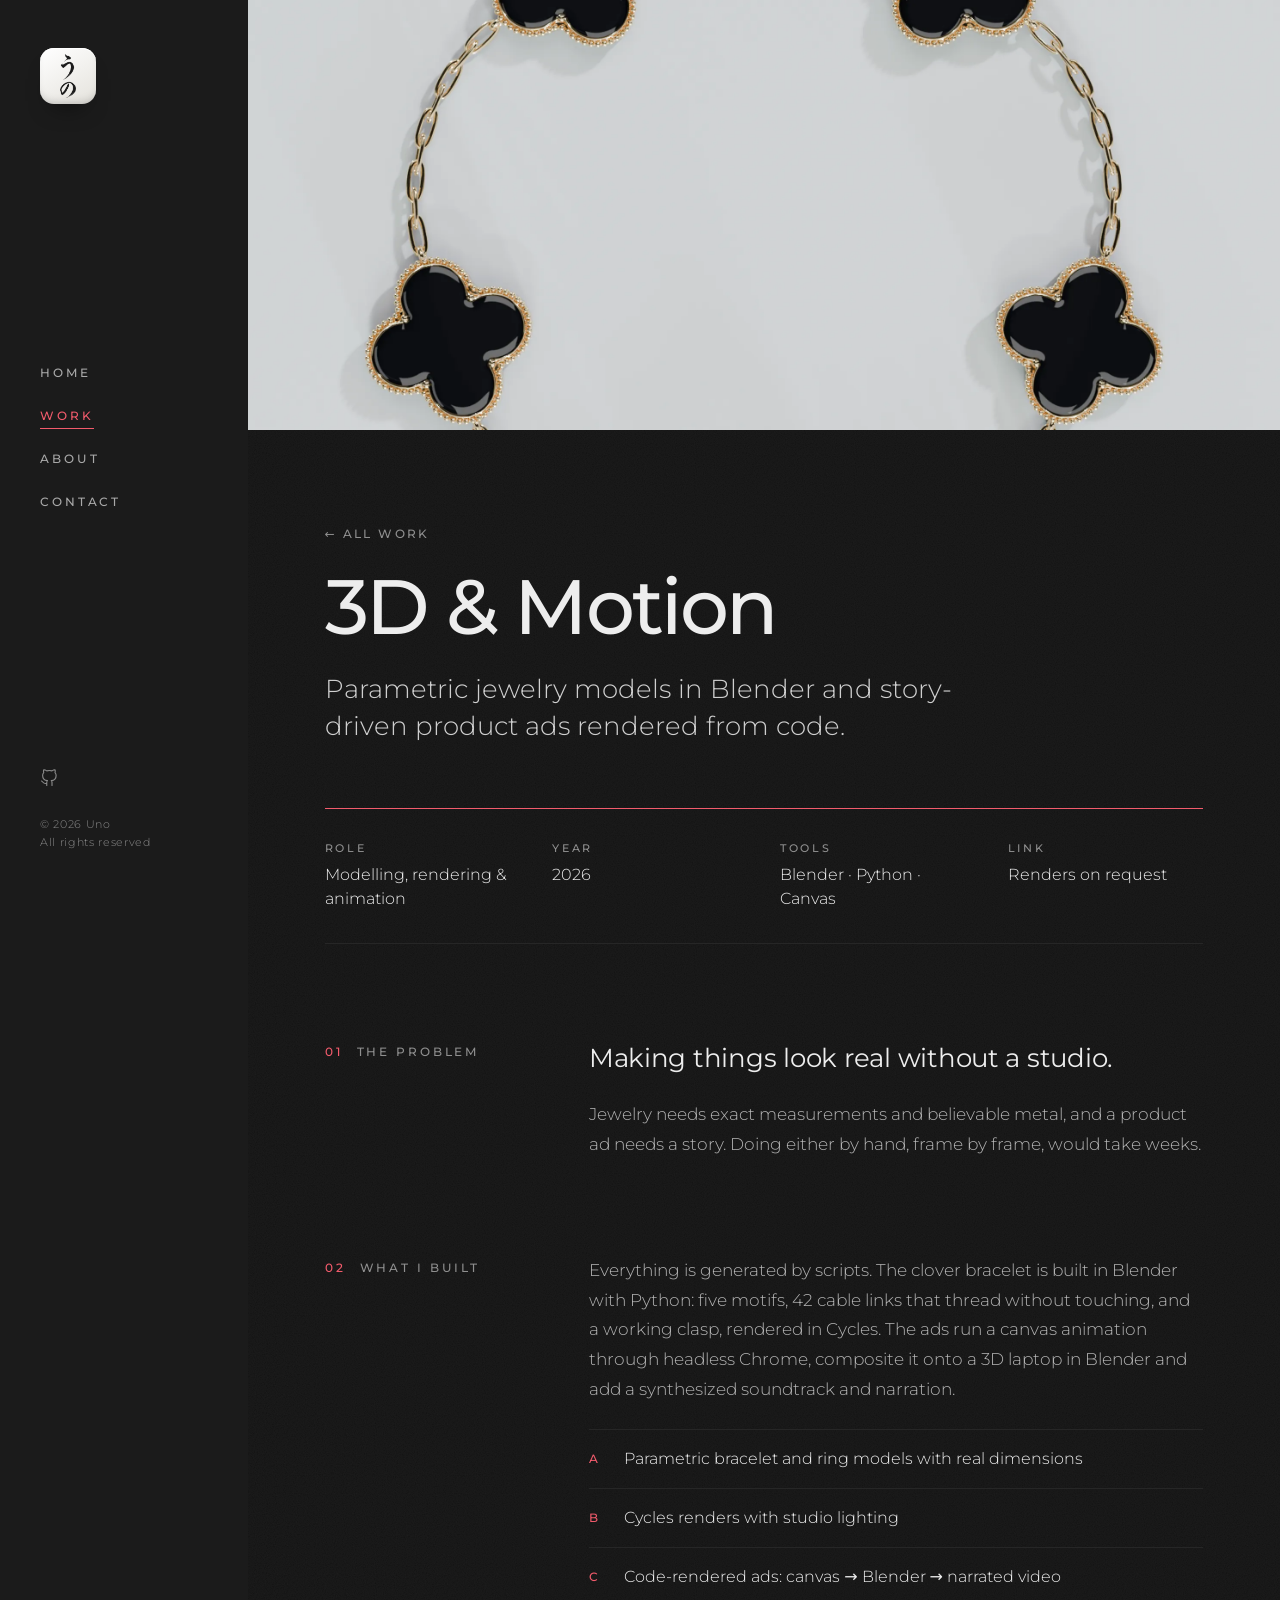
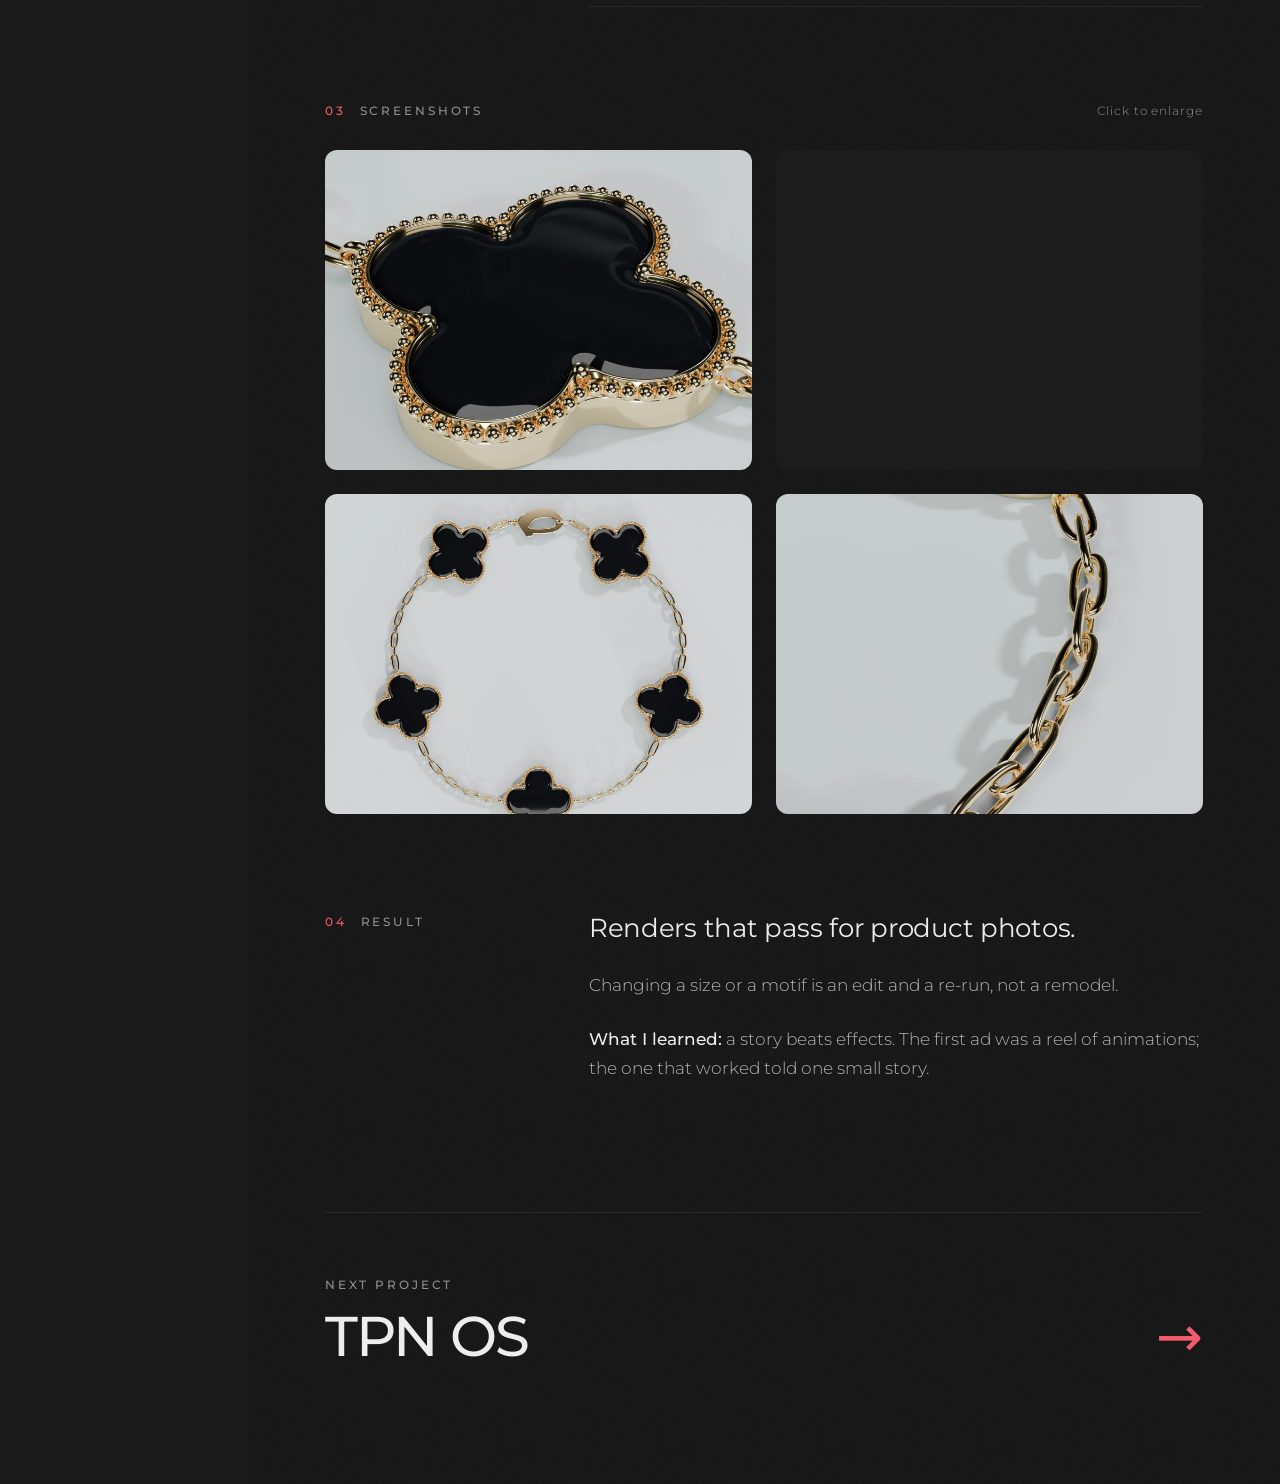
==== commit 2c8dd8f3: "Sharper Orbit/Mochi heroes, phone crop, hero fade, per-project accents Co-Authored-By: Claude Opus 5" ====
--- a/3d-motion.html
+++ b/3d-motion.html
@@ -22,7 +22,7 @@
 <link rel="icon" href="favicon-64.png?v=2c873264" type="image/png" sizes="64x64">
 <link rel="apple-touch-icon" href="apple-touch-icon.png?v=bfe28c88">
 <link rel="preload" href="assets/fonts/montserrat-latin.woff2" as="font" type="font/woff2" crossorigin>
-<link rel="stylesheet" href="assets/css/hero-sketch-final.css?v=5045883f">
+<link rel="stylesheet" href="assets/css/hero-sketch-final.css?v=472dba92">
 </head>
 <body>
 <a class="skip" href="#content">Skip to content</a>
--- a/assets/css/hero-sketch-final.css
+++ b/assets/css/hero-sketch-final.css
@@ -265,6 +265,8 @@
 /* ---------- project ---------- */
 .p-hero { width: 100%; aspect-ratio: 12 / 5; max-height: 82vh; border-radius: 0; }
 .p-hero img { object-position: center; }
+.p-hero-fade::after { content: ''; position: absolute; inset: auto 0 0; height: 16%; z-index: 2; pointer-events: none; background: linear-gradient(to bottom, rgba(25, 25, 25, 0), #191919); }
+@media (max-width: 680px) { .p-hero:not(.p-hero-wide) { aspect-ratio: 16 / 9; } }
 .p-head { padding: 96px 0 64px; display: flex; flex-direction: column; gap: 24px; }
 .p-head .link { align-self: flex-start; color: var(--dim); }
 .p-meta { padding: 32px 0; border-top: 1px solid var(--accent); border-bottom: 1px solid var(--line); display: grid; grid-template-columns: repeat(auto-fit, minmax(min(100%, 180px), 1fr)); gap: 32px; }
